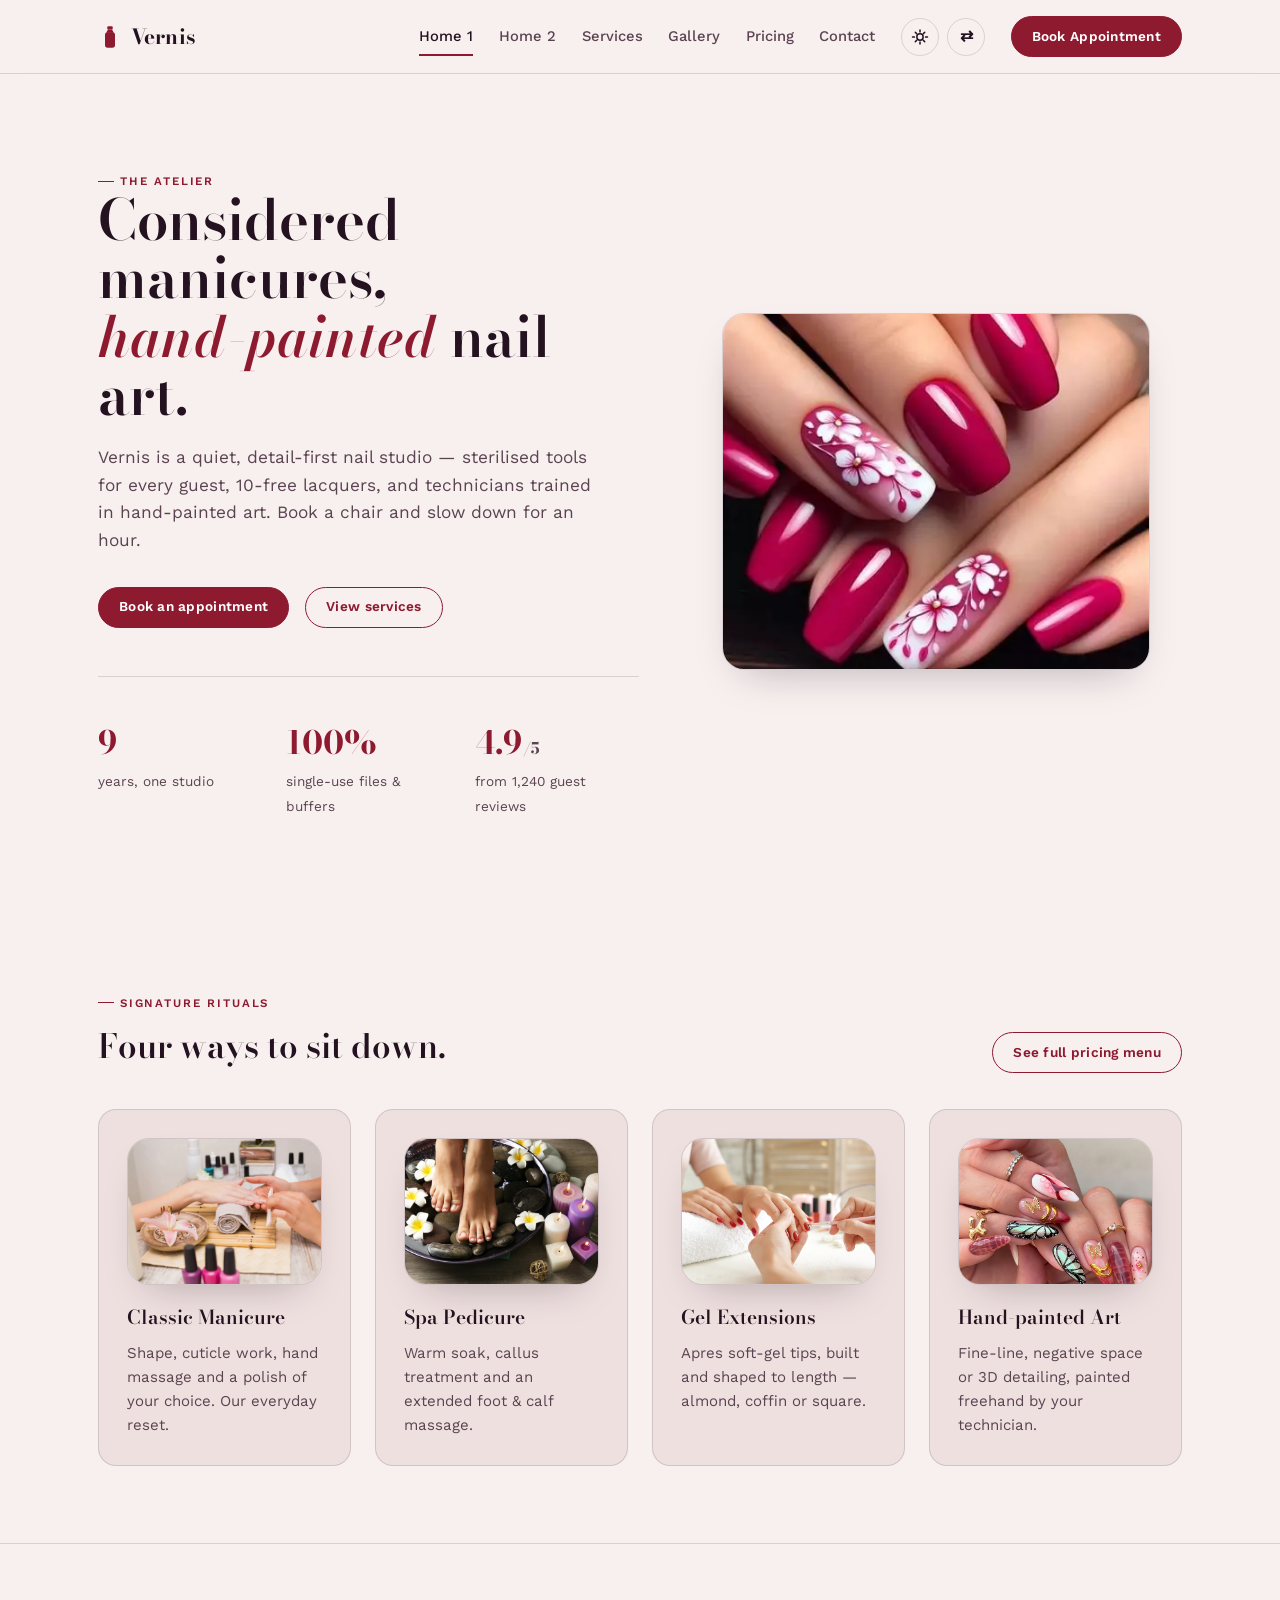
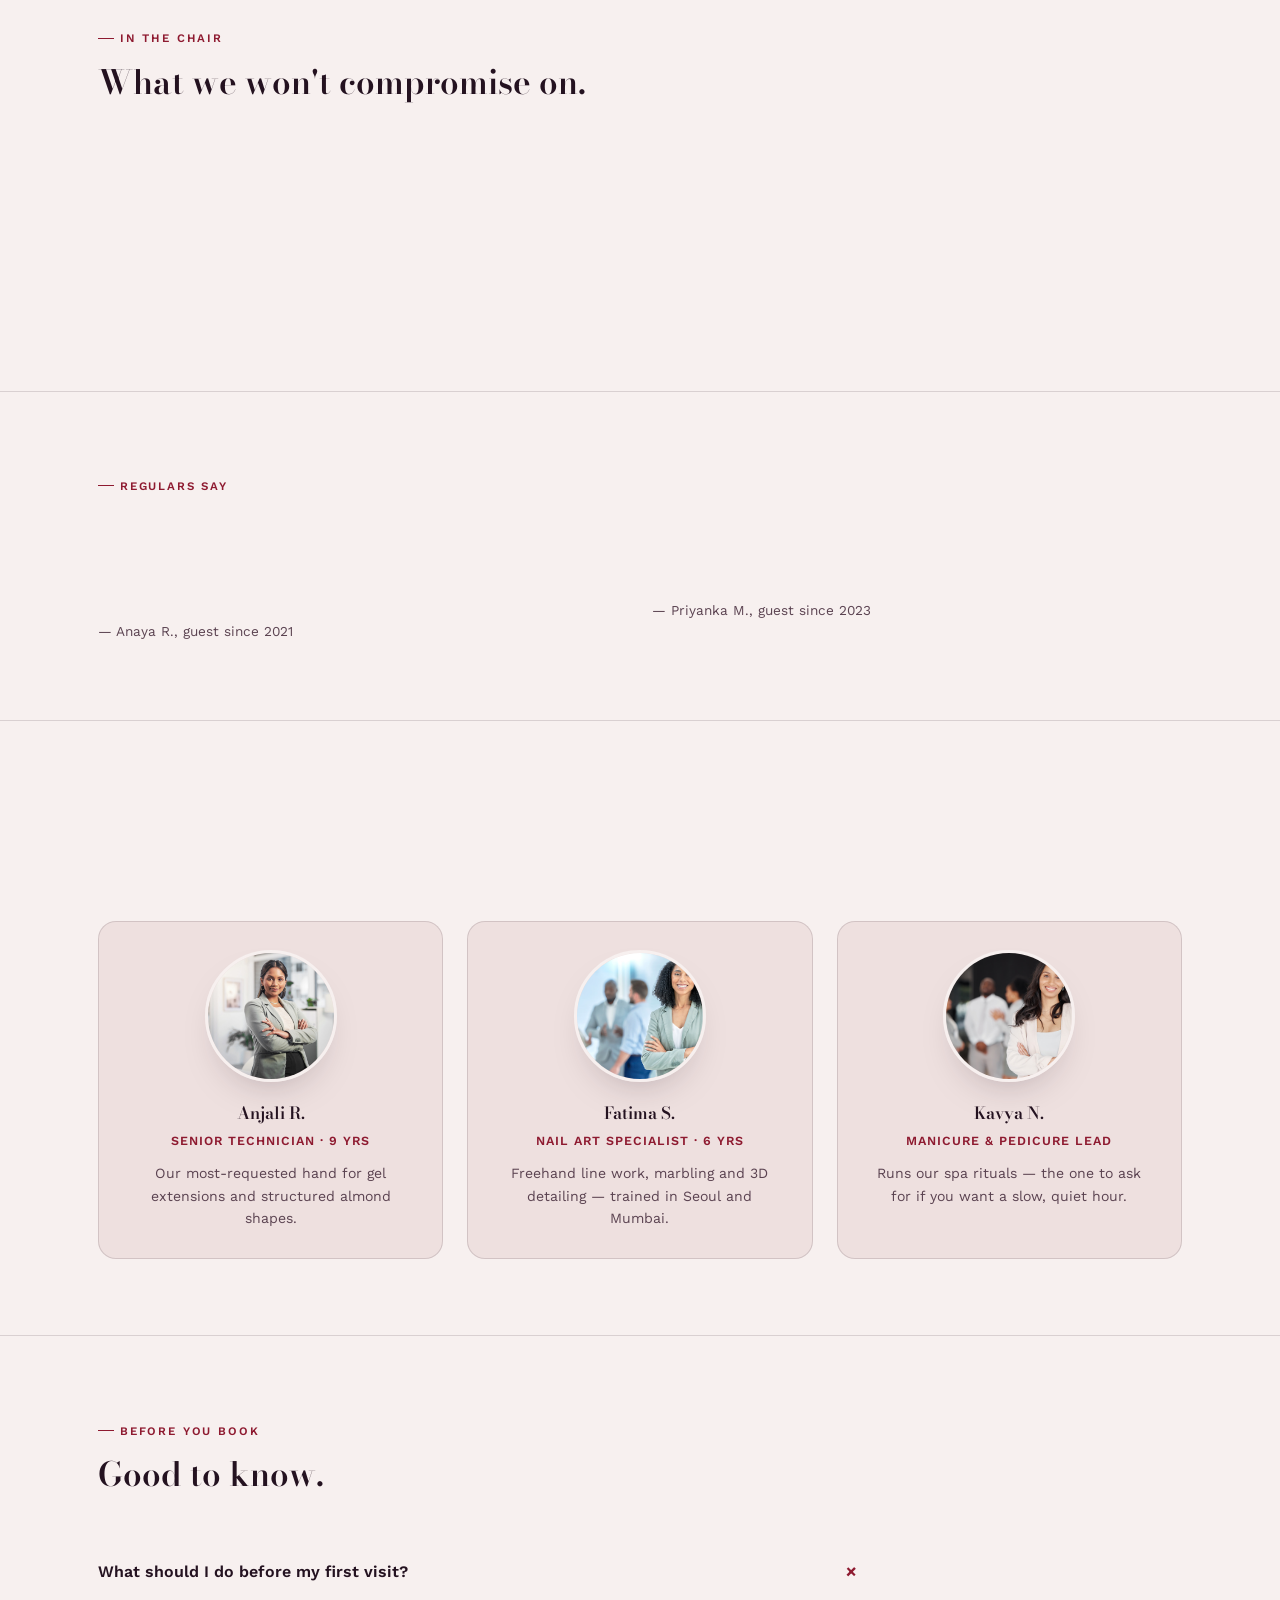
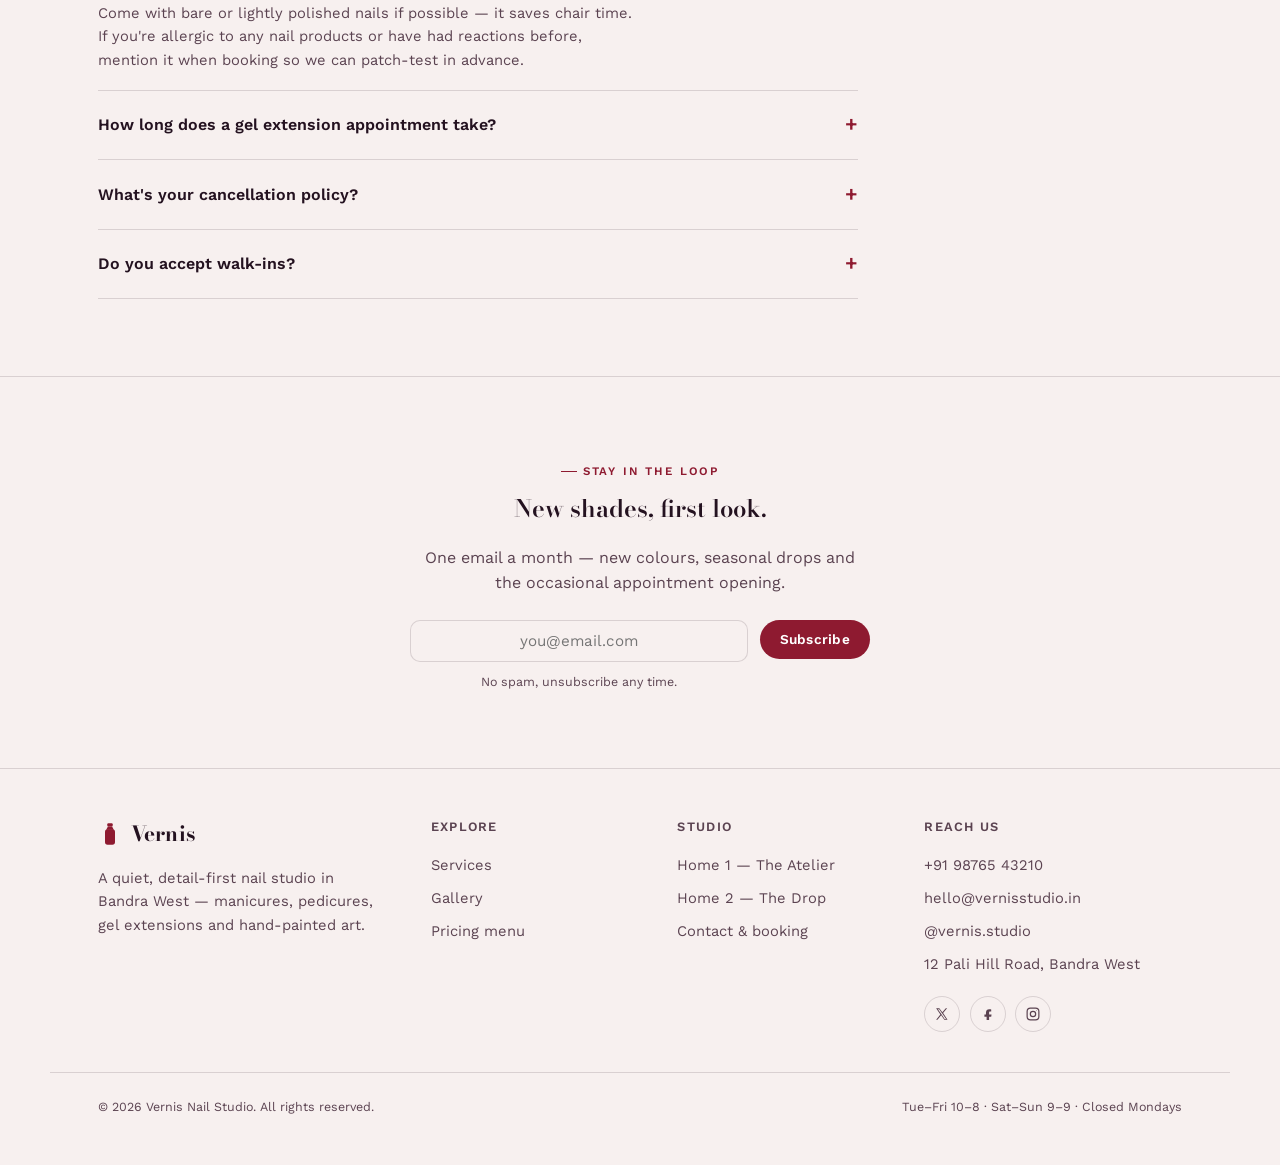
==== index.html @ 2167922f "Initial commit: Vernis Nail Studio site" ====
<!DOCTYPE html>
<html lang="en">
<head>
<meta charset="UTF-8">
<script>(function(){try{var t=localStorage.getItem('vernis-theme');if(t==='light'||t==='dark')document.documentElement.setAttribute('data-theme',t);var d=localStorage.getItem('vernis-dir');if(d==='rtl')document.documentElement.setAttribute('dir','rtl');}catch(e){}})();</script>
<meta name="viewport" content="width=device-width, initial-scale=1.0">
<link rel="icon" type="image/svg+xml" href="assets/favicon.svg">
<link rel="icon" type="image/png" sizes="32x32" href="assets/favicon-32.png">
<link rel="icon" type="image/png" sizes="16x16" href="assets/favicon-16.png">
<link rel="apple-touch-icon" href="assets/apple-touch-icon.png">
<link rel="shortcut icon" href="assets/favicon.ico">
<title>Vernis Nail Studio — Manicures, Pedicures & Hand-painted Nail Art</title>
<meta name="description" content="A quiet, detail-first nail studio in Bandra West, Mumbai — manicures, pedicures, gel extensions and hand-painted nail art.">
<link rel="stylesheet" href="https://fonts.googleapis.com/css2?family=Bodoni+Moda:ital,wght@0,400..900;1,400..900&family=Work+Sans:wght@400;500;600;700&display=swap">
<link rel="stylesheet" href="assets/style.css">
</head>
<body>
<header class="nav">
  <div class="container nav-row">
    <a href="index.html" class="brand"><svg class="brand-mark" viewBox="0 0 24 24" fill="currentColor" aria-hidden="true"><rect x="9.3" y="1.3" width="5.4" height="3.3" rx="1"></rect><path d="M9.9 4.4h4.2l1.7 3.3H8.2l1.7-3.3Z"></path><rect x="7" y="7.3" width="10" height="15.4" rx="2.6"></rect></svg><span>Vernis</span></a>
    <button class="nav-toggle" id="navToggle" aria-label="Toggle menu" aria-expanded="false"><span></span></button>
    <nav class="nav-links" id="navLinks">
      <a href="index.html" data-route="home1" aria-current="page">Home 1</a>
      <a href="home2.html" data-route="home2">Home 2</a>
      <a href="services.html" data-route="services">Services</a>
      <a href="gallery.html" data-route="gallery">Gallery</a>
      <a href="pricing.html" data-route="pricing">Pricing</a>
      <a href="contact.html" data-route="contact">Contact</a>
    <div class="nav-controls">
      <button class="icon-btn" id="themeToggle" type="button" aria-label="Toggle dark mode" title="Toggle dark mode" aria-pressed="false">
        <svg class="i-sun" viewBox="0 0 24 24" fill="none" stroke="currentColor" stroke-width="2" stroke-linecap="round" stroke-linejoin="round" aria-hidden="true"><circle cx="12" cy="12" r="4.2"></circle><path d="M12 2.6v2.6M12 18.8v2.6M4.6 12H2M22 12h-2.6M5.7 5.7l1.8 1.8M16.5 16.5l1.8 1.8M18.3 5.7l-1.8 1.8M7.5 16.5l-1.8 1.8"></path></svg>
        <svg class="i-moon" viewBox="0 0 24 24" fill="currentColor" aria-hidden="true"><path d="M20.4 14.7A8.6 8.6 0 1 1 9.3 3.6a7 7 0 0 0 11.1 11.1z"></path></svg>
      </button>
      <button class="icon-btn dir-btn" id="dirToggle" type="button" aria-label="Switch to right-to-left layout" title="Switch to right-to-left layout" aria-pressed="false">
        <span aria-hidden="true">&#8644;</span>
      </button>
    </div>
      <a href="contact.html" class="cta">Book Appointment</a>
    </nav>
  </div>
</header>

<main>
<div class="container hero">
      <div>
        <span class="eyebrow">The Atelier</span>
        <h1>Considered manicures,<br><em>hand&#8209;painted</em> nail art.</h1>
        <p class="hero-sub">Vernis is a quiet, detail-first nail studio — sterilised tools for every guest, 10‑free lacquers, and technicians trained in hand-painted art. Book a chair and slow down for an hour.</p>
        <div class="hero-actions">
          <a href="contact.html" class="cta">Book an appointment</a>
          <a href="services.html" class="cta ghost">View services</a>
        </div>
        <div class="stat-row">
          <div class="stat"><b>9</b><span>years, one studio</span></div>
          <div class="stat"><b>100%</b><span>single-use files &amp; buffers</span></div>
          <div class="stat"><b>4.9<span style="color:var(--ink-soft);font-size:1rem;">/5</span></b><span>from 1,240 guest reviews</span></div>
        </div>
      </div>
      <div class="hero-visual" style="position:relative;width:100%;">
        <div class="frame hero-photo">
          <img src="images/home1-hero.png" alt="Inside the Vernis studio — a manicure station set for a guest" width="1200" height="1000" loading="eager">
        </div>
      </div>
    </div>

    <div class="block">
      <div class="container">
        <div class="section-head">
          <div>
            <span class="eyebrow">Signature rituals</span>
            <h2>Four ways to sit down.</h2>
          </div>
          <a href="pricing.html" class="cta ghost">See full pricing menu</a>
        </div>
        <div class="grid cols-4">
          <div class="card">
            <div class="frame service-photo"><img src="images/service-manicure.png" alt="Classic manicure in progress at Vernis" width="900" height="680" loading="lazy"></div>
            <h3>Classic Manicure</h3>
            <p>Shape, cuticle work, hand massage and a polish of your choice. Our everyday reset.</p>
          </div>
          <div class="card">
            <div class="frame service-photo"><img src="images/service-pedicure.png" alt="Spa pedicure station at Vernis" width="900" height="680" loading="lazy"></div>
            <h3>Spa Pedicure</h3>
            <p>Warm soak, callus treatment and an extended foot &amp; calf massage.</p>
          </div>
          <div class="card">
            <div class="frame service-photo"><img src="images/service-extensions.png" alt="Gel extension nails freshly shaped" width="900" height="680" loading="lazy"></div>
            <h3>Gel Extensions</h3>
            <p>Apres soft-gel tips, built and shaped to length — almond, coffin or square.</p>
          </div>
          <div class="card">
            <div class="frame service-photo"><img src="images/service-nailart.png" alt="Hand-painted nail art detail" width="900" height="680" loading="lazy"></div>
            <h3>Hand-painted Art</h3>
            <p>Fine-line, negative space or 3D detailing, painted freehand by your technician.</p>
          </div>
        </div>
      </div>
    </div>

    <div class="block">
      <div class="container">
        <div class="section-head">
          <div>
            <span class="eyebrow">In the chair</span>
            <h2>What we won't compromise on.</h2>
          </div>
        </div>
        <div class="grid cols-3">
          <div class="card">
            <h3>Hospital-grade sterilisation</h3>
            <p>Every metal tool is autoclaved between guests; files and buffers are single-use and sent home with you.</p>
          </div>
          <div class="card">
            <h3>10-free, cruelty-free lacquer</h3>
            <p>Our colour library skips formaldehyde, toluene and eight other usual suspects — no animal testing, ever.</p>
          </div>
          <div class="card">
            <h3>Trained, not just certified</h3>
            <p>Every technician completes a 6-month in-house apprenticeship before taking their own appointments.</p>
          </div>
        </div>
      </div>
    </div>

    <div class="block">
      <div class="container grid cols-2" style="align-items:center;">
        <div>
          <span class="eyebrow">Regulars say</span>
          <p class="quote" style="margin-top:1rem;">&ldquo;I've moved flats twice and kept coming back to Vernis both times. They remember my shape, my colour, everything.&rdquo;</p>
          <p class="quote-name">— Anaya R., guest since 2021</p>
        </div>
        <div>
          <p class="quote">&ldquo;First salon that's ever gotten my almond shape even on both hands. Booking again before I've even left.&rdquo;</p>
          <p class="quote-name">— Priyanka M., guest since 2023</p>
        </div>
      </div>
    </div>

    <div class="block">
      <div class="container">
        <div class="section-head">
          <div>
            <span class="eyebrow">Meet the studio</span>
            <h2>Three sets of hands you can trust.</h2>
          </div>
          <a href="contact.html" class="cta ghost">Request a technician</a>
        </div>
        <div class="grid cols-3">
          <div class="card team-card">
            <div class="team-photo"><img src="images/team-anjali.png" alt="Anjali R., senior nail technician" width="700" height="820" loading="lazy"></div>
            <h4>Anjali R.</h4>
            <span class="role">Senior Technician · 9 yrs</span>
            <p>Our most-requested hand for gel extensions and structured almond shapes.</p>
          </div>
          <div class="card team-card">
            <div class="team-photo"><img src="images/team-fatima.png" alt="Fatima S., nail art specialist" width="700" height="820" loading="lazy"></div>
            <h4>Fatima S.</h4>
            <span class="role">Nail Art Specialist · 6 yrs</span>
            <p>Freehand line work, marbling and 3D detailing — trained in Seoul and Mumbai.</p>
          </div>
          <div class="card team-card">
            <div class="team-photo"><img src="images/team-kavya.png" alt="Kavya N., manicure &amp; pedicure lead" width="700" height="820" loading="lazy"></div>
            <h4>Kavya N.</h4>
            <span class="role">Manicure &amp; Pedicure Lead</span>
            <p>Runs our spa rituals — the one to ask for if you want a slow, quiet hour.</p>
          </div>
        </div>
      </div>
    </div>

    <div class="block">
      <div class="container">
        <div class="section-head">
          <div>
            <span class="eyebrow">Before you book</span>
            <h2>Good to know.</h2>
          </div>
        </div>
        <div class="faq">
          <details class="faq-item" open>
            <summary>What should I do before my first visit?</summary>
            <p>Come with bare or lightly polished nails if possible — it saves chair time. If you're allergic to any nail products or have had reactions before, mention it when booking so we can patch-test in advance.</p>
          </details>
          <details class="faq-item">
            <summary>How long does a gel extension appointment take?</summary>
            <p>A full set runs about 90 minutes. Infills are quicker at 60 minutes. We build in a buffer, so we're rarely running behind.</p>
          </details>
          <details class="faq-item">
            <summary>What's your cancellation policy?</summary>
            <p>Free to reschedule up to 4 hours before your slot. Festive-season and weekend bookings ask for 24 hours' notice since those slots move fast.</p>
          </details>
          <details class="faq-item">
            <summary>Do you accept walk-ins?</summary>
            <p>We keep a couple of same-day slots open every day, but booking ahead guarantees your preferred technician and time.</p>
          </details>
        </div>
      </div>
    </div>

    <div class="block">
      <div class="container" style="text-align:center;">
        <span class="eyebrow" style="justify-content:center;">Stay in the loop</span>
        <h2 style="margin-top:.6rem;">New shades, first look.</h2>
        <p style="color:var(--ink-soft);max-width:46ch;margin:1rem auto 0;">One email a month — new colours, seasonal drops and the occasional appointment opening.</p>
        <form id="newsletterForm" class="newsletter" style="justify-content:center;max-width:460px;margin:1.5rem auto 0;">
          <div class="newsletter-field">
            <input type="email" required placeholder="you@email.com" aria-label="Email address">
            <p id="newsletterNote" class="form-note">No spam, unsubscribe any time.</p>
          </div>
          <button type="submit" class="cta">Subscribe</button>
        </form>
      </div>
    </div>
</main>

<footer>
  <div class="container foot-grid">
    <div>
      <a href="index.html" class="brand"><svg class="brand-mark" viewBox="0 0 24 24" fill="currentColor" aria-hidden="true"><rect x="9.3" y="1.3" width="5.4" height="3.3" rx="1"></rect><path d="M9.9 4.4h4.2l1.7 3.3H8.2l1.7-3.3Z"></path><rect x="7" y="7.3" width="10" height="15.4" rx="2.6"></rect></svg><span>Vernis</span></a>
      <p style="margin-top:1rem;color:var(--ink-soft);font-size:.92rem;max-width:32ch;">A quiet, detail-first nail studio in Bandra West — manicures, pedicures, gel extensions and hand-painted art.</p>
    </div>
    <div>
      <h4>Explore</h4>
      <ul class="foot-links">
        <li><a href="services.html">Services</a></li>
        <li><a href="gallery.html">Gallery</a></li>
        <li><a href="pricing.html">Pricing menu</a></li>
      </ul>
    </div>
    <div>
      <h4>Studio</h4>
      <ul class="foot-links">
        <li><a href="index.html">Home 1 — The Atelier</a></li>
        <li><a href="home2.html">Home 2 — The Drop</a></li>
        <li><a href="contact.html">Contact &amp; booking</a></li>
      </ul>
    </div>
    <div>
      <h4>Reach us</h4>
      <ul class="foot-links">
        <li>+91 98765 43210</li>
        <li>hello@vernisstudio.in</li>
        <li>@vernis.studio</li>
        <li>12 Pali Hill Road, Bandra West</li>
      </ul>
      <div class="social-row">
        <a href="https://x.com" class="social-btn" aria-label="X (Twitter)" target="_blank" rel="noopener">
          <svg viewBox="0 0 24 24" fill="currentColor" aria-hidden="true"><path d="M13.63 10.5 19.7 3.5h-1.98l-5.24 6.05L8.02 3.5H3.2l6.35 9.26L3.2 20.5h1.98l5.6-6.47 4.7 6.47h4.82l-6.67-9.99Zm-1.98 2.29-.65-.92L5.7 4.9h2.1l4.15 5.86.65.92 5.5 7.77h-2.1l-4.35-6.16Z"></path></svg>
        </a>
        <a href="https://facebook.com" class="social-btn" aria-label="Facebook" target="_blank" rel="noopener">
          <svg viewBox="0 0 24 24" fill="currentColor" aria-hidden="true"><path d="M14.8 8.4h2V5.1c-.35-.05-1.55-.15-2.95-.15-2.92 0-4.92 1.78-4.92 5.06v2.6H6.6v3.7h3.33V21h3.72v-4.69h3.18l.5-3.7h-3.68v-2.24c0-1.07.29-1.97 1.13-1.97Z"></path></svg>
        </a>
        <a href="https://instagram.com" class="social-btn" aria-label="Instagram" target="_blank" rel="noopener">
          <svg viewBox="0 0 24 24" fill="none" stroke="currentColor" stroke-width="1.8" stroke-linecap="round" stroke-linejoin="round" aria-hidden="true"><rect x="3.2" y="3.2" width="17.6" height="17.6" rx="5"></rect><circle cx="12" cy="12" r="4"></circle><circle cx="17.1" cy="6.9" r=".6" fill="currentColor" stroke="none"></circle></svg>
        </a>
      </div>
    </div>
  </div>
  <div class="container foot-bottom">
    <span>© 2026 Vernis Nail Studio. All rights reserved.</span>
    <span>Tue–Fri 10–8 · Sat–Sun 9–9 · Closed Mondays</span>
  </div>
</footer>

<script src="assets/script.js"></script>
</body>
</html>
---- assets/style.css ----
:root{
    --ink:#241220;
    --ink-soft:#5B4351;
    --porcelain:#F7F0EF;
    --shell:#EEE0DF;
    --shell-2:#E3CFCE;
    --lacquer:#8E1A30;
    --lacquer-deep:#63101F;
    --bloom:#E85A4A;
    --gold:#A9813F;
    --chrome-a:#DBD9E4;
    --chrome-b:#9A9BB0;
    --line:rgba(36,18,32,.14);
    --shadow:0 18px 40px -22px rgba(36,18,32,.35);

    --font-display:'Bodoni Moda', Georgia, 'Times New Roman', serif;
    --font-body:'Work Sans', -apple-system, 'Segoe UI', sans-serif;
  }
  @media (prefers-color-scheme: dark){
    :root:not([data-theme="light"]){
      --ink:#F5EAE7;
      --ink-soft:#D3B9C4;
      --porcelain:#1B1015;
      --shell:#2A1820;
      --shell-2:#33202A;
      --lacquer:#E2536B;
      --lacquer-deep:#B23A50;
      --bloom:#FF8A76;
      --gold:#D3B676;
      --chrome-a:#4A4656;
      --chrome-b:#716C82;
      --line:rgba(245,234,231,.16);
      --shadow:0 18px 44px -20px rgba(0,0,0,.6);
    }
  }
  :root[data-theme="dark"]{
    --ink:#F5EAE7;
    --ink-soft:#D3B9C4;
    --porcelain:#1B1015;
    --shell:#2A1820;
    --shell-2:#33202A;
    --lacquer:#E2536B;
    --lacquer-deep:#B23A50;
    --bloom:#FF8A76;
    --gold:#D3B676;
    --chrome-a:#4A4656;
    --chrome-b:#716C82;
    --line:rgba(245,234,231,.16);
    --shadow:0 18px 44px -20px rgba(0,0,0,.6);
  }

  *{box-sizing:border-box;}
  html{scroll-behavior:smooth;}
  @media (prefers-reduced-motion:reduce){html{scroll-behavior:auto;}}
  @keyframes fadeUp{from{opacity:0;transform:translateY(22px);}to{opacity:1;transform:translateY(0);}}
  @keyframes scaleIn{from{opacity:0;transform:scale(.95);}to{opacity:1;transform:scale(1);}}
  @keyframes fadeIn{from{opacity:0;}to{opacity:1;}}
  body{
    margin:0;
    background:var(--porcelain);
    color:var(--ink);
    font-family:var(--font-body);
    font-size:16px;
    line-height:1.6;
    -webkit-font-smoothing:antialiased;
  }
  img{max-width:100%;display:block;}
  a{color:inherit;text-decoration:none;}
  h1,h2,h3,h4{font-family:var(--font-display);font-weight:600;margin:0;text-wrap:balance;color:var(--ink);}
  p{margin:0;}
  ul{margin:0;padding:0;list-style:none;}
  button{font-family:inherit;cursor:pointer;}
  @media (prefers-reduced-motion:reduce){
    *{animation-duration:.001ms !important;animation-iteration-count:1 !important;transition-duration:.001ms !important;}
  }
  :focus-visible{outline:2px solid var(--lacquer);outline-offset:3px;border-radius:2px;}

  .container{max-width:1180px;margin-inline:auto;padding-inline:clamp(1.25rem,4vw,3rem);}
  .eyebrow{
    font-size:.72rem;font-weight:600;letter-spacing:.16em;text-transform:uppercase;
    color:var(--lacquer);display:inline-flex;align-items:center;gap:.5em;
  }
  .eyebrow::before{content:"";width:1.4em;height:1px;background:var(--lacquer);display:inline-block;}

  /* ---------- Nav ---------- */
  .nav{
    position:sticky;top:0;z-index:50;
    background:color-mix(in srgb, var(--porcelain) 88%, transparent);
    backdrop-filter:blur(10px);
    border-bottom:1px solid var(--line);
    transition:box-shadow .3s ease;
  }
  .nav.scrolled{box-shadow:0 14px 32px -22px rgba(0,0,0,.4);}
  .nav-row{display:flex;align-items:center;gap:1rem;padding-block:1rem;}
  .brand{display:flex;align-items:center;gap:.55rem;font-family:var(--font-display);font-size:1.3rem;font-weight:700;letter-spacing:.01em;margin-inline-end:auto;}
  .brand em{font-style:italic;color:var(--lacquer);}
  .brand-mark{width:24px;height:24px;flex:none;color:var(--lacquer);}
  .nav-links{display:flex;align-items:center;gap:clamp(1rem,2vw,2rem);}
  .nav-links a{
    font-size:.92rem;font-weight:500;color:var(--ink-soft);padding:.35rem 0;position:relative;white-space:nowrap;
  }
  .nav-links a::after{
    content:"";position:absolute;left:0;right:0;bottom:-2px;height:2px;background:var(--lacquer);
    transform:scaleX(0);transform-origin:left;transition:transform .2s ease;
  }
  .nav-links a:hover::after,.nav-links a[aria-current="page"]::after{transform:scaleX(1);}
  .nav-links a[aria-current="page"]{color:var(--ink);}
  .cta{
    display:inline-flex;align-items:center;justify-content:center;line-height:1;
    background:var(--lacquer);color:#fff;padding:.8rem 1.25rem;border-radius:999px;
    font-size:.85rem;font-weight:600;letter-spacing:.02em;border:1px solid var(--lacquer);
    transition:background .18s ease, transform .18s ease;
  }
  .cta:hover{background:var(--lacquer-deep);transform:translateY(-1px);}
  .cta:active{transform:translateY(0) scale(.97);}
  .cta.ghost{background:transparent;color:var(--lacquer);}
  .cta.ghost:hover{background:var(--lacquer);color:#fff;}
  .nav-links a.cta{color:#fff;padding:.8rem 1.25rem;font-size:.85rem;font-weight:600;}
  .nav-links a.cta:hover{color:#fff;}
  /* ---------- Theme + direction controls ---------- */
  .nav-controls{display:flex;align-items:center;gap:.5rem;}
  .icon-btn{
    display:flex;align-items:center;justify-content:center;flex:none;
    width:38px;height:38px;border-radius:50%;border:1px solid var(--line);
    background:transparent;color:var(--ink);cursor:pointer;
    transition:background .18s ease,border-color .18s ease,color .18s ease;
  }
  .icon-btn:hover{background:var(--shell);border-color:var(--lacquer);color:var(--lacquer);}
  .icon-btn svg{width:18px;height:18px;transition:transform .4s cubic-bezier(.34,1.56,.64,1);}
  .icon-btn:hover svg{transform:rotate(16deg) scale(1.08);}
  .icon-btn .i-moon{display:none;}
  :root[data-theme="dark"] .icon-btn .i-sun{display:none;}
  :root[data-theme="dark"] .icon-btn .i-moon{display:block;}
  @media (prefers-color-scheme: dark){
    :root:not([data-theme="light"]) .icon-btn .i-sun{display:none;}
    :root:not([data-theme="light"]) .icon-btn .i-moon{display:block;}
  }
  .dir-btn{font-family:var(--font-body);font-weight:700;font-size:1rem;line-height:1;}
  .dir-btn span{display:inline-block;transform:translateY(-1px);transition:transform .45s cubic-bezier(.34,1.56,.64,1);}
  .dir-btn:hover span{transform:translateY(-1px) rotate(180deg);}

  .nav-toggle{display:none;background:none;border:1px solid var(--line);border-radius:8px;width:40px;height:40px;align-items:center;justify-content:center;}
  .nav-toggle span,.nav-toggle span::before,.nav-toggle span::after{
    content:"";display:block;width:18px;height:2px;background:var(--ink);position:relative;
  }
  .nav-toggle span::before{position:absolute;top:-6px;}
  .nav-toggle span::after{position:absolute;top:6px;}

  @media (max-width:860px){
    .nav-links{
      position:absolute;top:100%;left:0;right:0;background:var(--porcelain);
      border-bottom:1px solid var(--line);flex-direction:column;align-items:flex-start;
      padding:1rem clamp(1.25rem,4vw,3rem) 1.5rem;gap:.9rem;display:none;
    }
    .nav-links.open{display:flex;}
    .nav-links .cta{
      margin-top:1.1rem;width:100%;justify-content:center;padding-block:.85rem;
    }
    .nav-toggle{display:flex;}
  }

  .block{padding-block:clamp(3rem,6vw,5.5rem);}
  .block + .block{border-top:1px solid var(--line);}

  /* ---------- Nail swatch motif ---------- */
  .nail{
    width:64px;height:90px;border-radius:50% 50% 46% 46% / 62% 62% 28% 28%;
    box-shadow:var(--shadow);position:relative;flex:none;overflow:hidden;
    border:1px solid rgba(0,0,0,.06);
  }
  .nail::after{ /* gloss */
    content:"";position:absolute;inset:0;
    background:linear-gradient(115deg, rgba(255,255,255,.55) 0%, rgba(255,255,255,0) 26%);
    mix-blend-mode:screen;
  }
  .nail.-lg{width:104px;height:148px;}
  .nail.solid-lacquer{background:linear-gradient(160deg,var(--lacquer),var(--lacquer-deep));}
  .nail.nude{background:linear-gradient(160deg,#EAD3C6,#DCB9A8);}
  .nail.french{background:linear-gradient(180deg,#F3E4DA 0 72%, #fff 72% 78%, #f7f3ef 78%);}
  .nail.ombre-coral{background:linear-gradient(200deg,#FBD4B0 0%, var(--bloom) 55%, #C23B2E 100%);}
  .nail.chrome{background:linear-gradient(135deg,var(--chrome-a),#fff 45%, var(--chrome-b) 60%, var(--chrome-a));}
  .nail.cateye{background:radial-gradient(120px 60px at 30% 20%, rgba(255,255,255,.65), transparent 60%), linear-gradient(160deg,#3C1730,#1E0C1A);}
  .nail.dot{background-color:#F6ECE6;background-image:radial-gradient(currentColor 18%, transparent 20%);background-size:14px 14px;color:var(--lacquer);}
  .nail.marble{background:
      radial-gradient(120% 90% at 20% 10%, rgba(255,255,255,.5), transparent 40%),
      conic-gradient(from 200deg at 40% 60%, #3a1220, #7a1f30, #d9c79a, #3a1220);}
  .nail.negative{background:linear-gradient(90deg,#F6ECE6 0 55%, transparent 55% 58%, var(--lacquer) 58% 61%, #F6ECE6 61%);}
  .nail.holo{background:conic-gradient(from 90deg, #f7c6d9, #c9e7ff, #d8f7d0, #fff3c4, #f2c9f7, #f7c6d9);}
  .nail.gold-tip{background:linear-gradient(180deg,#F1DFD3 0 74%, var(--gold) 74% 82%, #ECD9A9 82%);}
  .swatch-cap{font-size:.72rem;color:var(--ink-soft);text-align:center;margin-top:.6rem;}

  .fan{display:flex;align-items:flex-end;}
  .fan .nail{margin-left:-30px;transition:transform .25s ease;}
  .fan .nail:first-child{margin-left:0;}
  .fan .nail:nth-child(1){transform:rotate(-18deg) translateY(6px);}
  .fan .nail:nth-child(2){transform:rotate(-9deg) translateY(-4px);}
  .fan .nail:nth-child(3){transform:rotate(0deg) translateY(-10px);z-index:2;}
  .fan .nail:nth-child(4){transform:rotate(9deg) translateY(-4px);}
  .fan .nail:nth-child(5){transform:rotate(18deg) translateY(6px);}
  .fan .nail:nth-child(6){transform:rotate(27deg) translateY(16px);}
  .fan:hover .nail{transform:translateY(-6px) rotate(0deg);}

  /* ---------- Hero ---------- */
  .hero{display:grid;grid-template-columns:1.1fr 1fr;gap:clamp(2rem,4vw,4rem);align-items:center;padding-block:clamp(3rem,7vw,6rem);}
  .hero h1{font-size:clamp(2.6rem,4.4vw,4.4rem);line-height:1.04;}
  .hero h1 em{font-style:italic;color:var(--lacquer);}
  .hero-sub{margin-top:1.2rem;max-width:46ch;color:var(--ink-soft);font-size:1.08rem;}
  .hero-actions{display:flex;gap:1rem;margin-top:2rem;flex-wrap:wrap;}
  .hero-visual{display:flex;justify-content:center;padding:2rem;}
  @media (max-width:940px){.hero{grid-template-columns:1fr;}.hero-visual{order:-1;padding-top:0;}}

  /* ---------- Hero entrance ---------- */
  .hero .eyebrow,.hero .badge-drop{animation:fadeUp .6s .04s cubic-bezier(.16,.8,.3,1) both;}
  .hero h1{animation:fadeUp .7s .12s cubic-bezier(.16,.8,.3,1) both;}
  .hero .hero-sub{animation:fadeUp .7s .2s cubic-bezier(.16,.8,.3,1) both;}
  .hero .hero-actions{animation:fadeUp .7s .28s cubic-bezier(.16,.8,.3,1) both;}
  .hero .tag-row{animation:fadeUp .7s .32s cubic-bezier(.16,.8,.3,1) both;}
  .hero .stat-row{animation:fadeUp .7s .36s cubic-bezier(.16,.8,.3,1) both;}
  .hero-visual{animation:scaleIn .8s .16s cubic-bezier(.16,.8,.3,1) both;}

  .stat-row{display:grid;grid-template-columns:repeat(auto-fit,minmax(150px,1fr));gap:1.5rem;margin-top:3rem;padding-top:2.5rem;border-top:1px solid var(--line);}
  .stat b{display:block;font-family:var(--font-display);font-size:2rem;color:var(--lacquer);}
  .stat span{font-size:.85rem;color:var(--ink-soft);}

  /* ---------- Cards / grids ---------- */
  .grid{display:grid;gap:1.5rem;}
  .grid.cols-4{grid-template-columns:repeat(4,1fr);}
  .grid.cols-3{grid-template-columns:repeat(3,1fr);}
  .grid.cols-2{grid-template-columns:repeat(2,1fr);}
  @media (max-width:940px){.grid.cols-4{grid-template-columns:repeat(2,1fr);}.grid.cols-3{grid-template-columns:repeat(2,1fr);}}
  @media (max-width:600px){.grid.cols-4,.grid.cols-3,.grid.cols-2{grid-template-columns:1fr;}}

  .card{background:var(--shell);border:1px solid var(--line);border-radius:18px;padding:1.75rem;height:100%;transition:transform .35s cubic-bezier(.16,.8,.3,1),box-shadow .35s ease,border-color .35s ease;}
  .card:hover{transform:translateY(-6px);box-shadow:var(--shadow);border-color:color-mix(in srgb, var(--lacquer) 40%, var(--line));}
  .service-card{cursor:pointer;}
  .card-more{display:inline-block;margin-top:.7rem;font-size:.82rem;font-weight:600;color:var(--lacquer);opacity:0;transform:translateX(-4px);transition:opacity .25s ease,transform .25s ease;}
  [dir="rtl"] .card-more{transform:translateX(4px);}
  .service-card:hover .card-more,.service-card:focus-visible .card-more{opacity:1;transform:translateX(0);}
  .card h3{font-size:1.2rem;margin-bottom:.5rem;}
  .card p{color:var(--ink-soft);font-size:.94rem;}
  .icon-pill{width:46px;height:46px;border-radius:50%;background:var(--porcelain);border:1px solid var(--line);display:flex;align-items:center;justify-content:center;margin-bottom:1rem;font-family:var(--font-display);font-style:italic;color:var(--lacquer);}

  .section-head{display:flex;justify-content:space-between;align-items:flex-end;gap:1.5rem;margin-bottom:2.25rem;flex-wrap:wrap;}
  .section-head h2{font-size:clamp(1.8rem,2.6vw,2.6rem);margin-top:.5rem;}
  .section-head p{color:var(--ink-soft);max-width:42ch;}

  /* ---------- Gallery ---------- */
  .gallery-card{background:var(--shell);border:1px solid var(--line);border-radius:18px;padding:1.5rem;display:flex;flex-direction:column;align-items:center;text-align:center;transition:transform .35s cubic-bezier(.16,.8,.3,1),box-shadow .35s ease,border-color .35s ease;}
  .gallery-card:hover{transform:translateY(-6px);box-shadow:var(--shadow);border-color:color-mix(in srgb, var(--lacquer) 40%, var(--line));}
  .gallery-card .nail{margin-bottom:.25rem;}
  .gallery-card h4{font-size:1rem;margin-top:.9rem;}
  .gallery-card .tech{font-size:.78rem;color:var(--ink-soft);margin-top:.2rem;}

  /* ---------- Menu / pricing ---------- */
  .menu-cat{margin-bottom:2.75rem;}
  .menu-cat h3{font-size:1.35rem;display:flex;align-items:center;gap:.7rem;margin-bottom:1.1rem;}
  .menu-cat h3::after{content:"";flex:1;height:1px;background:var(--line);}
  .menu-row{display:flex;align-items:baseline;gap:.6rem;padding:.65rem 0;border-bottom:1px dashed var(--line);}
  .menu-row .name{font-weight:600;}
  .menu-row .desc{color:var(--ink-soft);font-size:.86rem;display:block;margin-top:.15rem;}
  .menu-row .leader{flex:1;border-bottom:1px dotted var(--ink-soft);opacity:.5;transform:translateY(-4px);min-width:1rem;}
  .menu-row .price{font-variant-numeric:tabular-nums;font-weight:700;color:var(--lacquer);white-space:nowrap;}
  .menu-row .dur{font-size:.78rem;color:var(--ink-soft);white-space:nowrap;}

  /* ---------- Contact ---------- */
  .contact-grid{display:grid;grid-template-columns:1fr 1.2fr;gap:clamp(2rem,4vw,3.5rem);}
  @media (max-width:900px){.contact-grid{grid-template-columns:1fr;}}
  .info-list{display:flex;flex-direction:column;gap:1.1rem;margin-top:1.5rem;}
  .info-list li{display:flex;gap:.9rem;font-size:.95rem;}
  .info-list .k{color:var(--lacquer);font-weight:600;min-width:5.5rem;}
  .hours-table{width:100%;border-collapse:collapse;margin-top:1.5rem;font-size:.92rem;}
  .hours-table td{padding:.45rem 0;border-bottom:1px solid var(--line);}
  .hours-table td:last-child{text-align:right;font-variant-numeric:tabular-nums;color:var(--ink-soft);}
  .map-embed{
    margin-top:1.75rem;border-radius:16px;border:1px solid var(--line);height:260px;
    overflow:hidden;background:var(--shell);
  }
  .map-embed iframe{display:block;filter:saturate(.92);}
  @media (prefers-color-scheme: dark){
    :root:not([data-theme="light"]) .map-embed iframe{filter:saturate(.85) invert(.92) hue-rotate(180deg) contrast(.9);}
  }
  :root[data-theme="dark"] .map-embed iframe{filter:saturate(.85) invert(.92) hue-rotate(180deg) contrast(.9);}

  form{display:flex;flex-direction:column;gap:1.1rem;}
  .form-row{display:grid;grid-template-columns:1fr 1fr;gap:1.1rem;}
  @media (max-width:520px){.form-row{grid-template-columns:1fr;}}
  label{font-size:.82rem;font-weight:600;color:var(--ink-soft);display:flex;flex-direction:column;gap:.4rem;}
  input,select,textarea{
    font-family:var(--font-body);font-size:.95rem;padding:.7rem .85rem;border-radius:10px;
    border:1px solid var(--line);background:var(--porcelain);color:var(--ink);
  }
  textarea{resize:vertical;min-height:80px;}
  input:focus,select:focus,textarea:focus{outline:none;border-color:var(--lacquer);box-shadow:0 0 0 3px color-mix(in srgb, var(--lacquer) 18%, transparent);}
  .submit-row{display:flex;align-items:center;gap:1rem;margin-top:.4rem;}
  .form-note{font-size:.78rem;color:var(--ink-soft);}
  .confirm{
    background:var(--shell);border:1px solid var(--line);border-radius:16px;padding:2rem;
  }
  .confirm .icon-pill{background:var(--lacquer);color:#fff;}
  .confirm h3{margin-bottom:.6rem;}
  .confirm p{color:var(--ink-soft);margin-bottom:1.25rem;}

  /* ---------- Footer ---------- */
  footer{border-top:1px solid var(--line);padding-block:3rem;}
  .foot-grid{display:grid;grid-template-columns:1.4fr 1fr 1fr 1.2fr;gap:2rem;}
  @media (max-width:800px){.foot-grid{grid-template-columns:1fr 1fr;}}
  .foot-grid h4{font-family:var(--font-body);font-size:.8rem;letter-spacing:.1em;text-transform:uppercase;color:var(--ink-soft);margin-bottom:1rem;}
  .foot-grid a,.foot-grid li{font-size:.92rem;color:var(--ink-soft);}
  .foot-grid .brand{font-size:1.3rem;color:var(--ink);}
  .foot-links{display:flex;flex-direction:column;gap:.6rem;}
  .foot-bottom{margin-top:2.5rem;padding-top:1.5rem;border-top:1px solid var(--line);display:flex;justify-content:space-between;flex-wrap:wrap;gap:.8rem;font-size:.78rem;color:var(--ink-soft);}

  .social-row{display:flex;align-items:center;gap:.6rem;margin-top:1.2rem;}
  .social-btn{
    display:flex;align-items:center;justify-content:center;flex:none;
    width:36px;height:36px;border-radius:50%;border:1px solid var(--line);
    color:var(--ink-soft);background:transparent;
    transition:background .18s ease,border-color .18s ease,color .18s ease,transform .18s ease;
  }
  .social-btn svg{width:16px;height:16px;}
  .social-btn:hover{background:var(--lacquer);border-color:var(--lacquer);color:#fff;transform:translateY(-2px);}

  .tag-row{display:flex;flex-wrap:wrap;gap:.6rem;margin-top:1.5rem;}
  .tag{border:1px solid var(--line);border-radius:999px;padding:.4rem .9rem;font-size:.8rem;color:var(--ink-soft);}

  .badge-drop{
    display:inline-flex;align-items:center;gap:.5rem;background:var(--lacquer);color:#fff;
    border-radius:999px;padding:.4rem 1rem;font-size:.78rem;font-weight:600;letter-spacing:.03em;margin-bottom:1.2rem;
  }
  .quote{font-family:var(--font-display);font-style:italic;font-size:1.4rem;line-height:1.4;max-width:34ch;}
  .quote-name{margin-top:1rem;font-family:var(--font-body);font-style:normal;font-size:.85rem;color:var(--ink-soft);}

  /* ---------- Photo frames ---------- */
  .frame{border-radius:22px;overflow:hidden;box-shadow:var(--shadow);border:1px solid var(--line);}
  .frame img{width:100%;height:100%;object-fit:cover;}
  .hero-photo{aspect-ratio:6/5;}
  .service-photo{aspect-ratio:4/3;margin-bottom:1.1rem;}
  .service-photo img{transition:transform .35s ease;}
  .card:hover .service-photo img{transform:scale(1.045);}
  .banner-photo{position:relative;border-radius:22px;overflow:hidden;box-shadow:var(--shadow);}
  .banner-photo img{width:100%;height:100%;object-fit:cover;display:block;}
  .banner-photo .banner-copy{
    position:absolute;inset:0;display:flex;flex-direction:column;justify-content:center;
    padding:clamp(1.5rem,4vw,3rem);background:linear-gradient(90deg, rgba(20,10,15,.62) 0%, rgba(20,10,15,.15) 65%, transparent 100%);
  }
  .banner-photo .banner-copy h2{color:#fff;font-size:clamp(1.6rem,2.6vw,2.4rem);max-width:20ch;}
  .banner-photo .banner-copy p{color:rgba(255,255,255,.85);margin-top:.6rem;max-width:34ch;}
  .banner-photo .banner-copy .eyebrow{color:#f2c6cf;}
  .banner-photo .banner-copy .eyebrow::before{background:#f2c6cf;}

  /* ---------- Gallery photo tiles ---------- */
  .gallery-card .photo{aspect-ratio:1/1;border-radius:14px;overflow:hidden;margin-bottom:.25rem;width:100%;}
  .gallery-card .photo img{width:100%;height:100%;object-fit:cover;transition:transform .3s ease;}
  .gallery-card:hover .photo img{transform:scale(1.06);}

  /* ---------- Filter tabs (gallery) ---------- */
  .filter-tabs{display:flex;flex-wrap:wrap;gap:.6rem;margin-bottom:2.25rem;}
  .filter-tab{
    border:1px solid var(--line);background:var(--porcelain);color:var(--ink-soft);
    padding:.55rem 1.1rem;border-radius:999px;font-size:.85rem;font-weight:600;transition:background .15s ease, color .15s ease, border-color .15s ease;
  }
  .filter-tab:hover{border-color:var(--lacquer);color:var(--ink);}
  .filter-tab.active{background:var(--lacquer);border-color:var(--lacquer);color:#fff;}
  .gallery-card[hidden]{display:none;}

  /* ---------- Process steps ---------- */
  .steps{display:grid;grid-template-columns:repeat(4,1fr);gap:1.5rem;counter-reset:step;}
  @media (max-width:900px){.steps{grid-template-columns:repeat(2,1fr);}}
  @media (max-width:560px){.steps{grid-template-columns:1fr;}}
  .step{position:relative;padding-top:2.75rem;}
  .step::before{
    counter-increment:step;content:counter(step, decimal-leading-zero);
    font-family:var(--font-display);font-style:italic;font-size:1.6rem;color:var(--lacquer);
    position:absolute;top:0;left:0;
  }
  .step h4{font-size:1.05rem;margin-bottom:.4rem;}
  .step p{color:var(--ink-soft);font-size:.9rem;}
  .step:not(:last-child)::after{
    content:"";position:absolute;top:.9rem;left:3.2rem;right:-.75rem;height:1px;background:var(--line);
  }
  @media (max-width:900px){.step:not(:last-child)::after{display:none;}}

  /* ---------- Team ---------- */
  .team-card{text-align:center;}
  .team-photo{width:132px;height:132px;border-radius:50%;overflow:hidden;margin:0 auto 1.1rem;box-shadow:var(--shadow);border:3px solid var(--porcelain);transition:transform .35s ease;}
  .team-photo img{width:100%;height:100%;object-fit:cover;transition:transform .45s ease;}
  .team-card:hover .team-photo{transform:translateY(-4px);}
  .team-card:hover .team-photo img{transform:scale(1.08);}
  .team-card h4{font-size:1.05rem;}
  .team-card .role{color:var(--lacquer);font-size:.78rem;font-weight:600;text-transform:uppercase;letter-spacing:.08em;margin-top:.2rem;}
  .team-card p{color:var(--ink-soft);font-size:.88rem;margin-top:.6rem;}

  /* ---------- FAQ ---------- */
  .faq{max-width:760px;}
  .faq-item{border-bottom:1px solid var(--line);padding-block:1.1rem;}
  .faq-item summary{
    cursor:pointer;font-weight:600;font-size:1rem;display:flex;justify-content:space-between;
    align-items:center;gap:1rem;list-style:none;
  }
  .faq-item summary::-webkit-details-marker{display:none;}
  .faq-item summary::after{content:"+";font-size:1.3rem;color:var(--lacquer);flex:none;transition:transform .2s ease;}
  .faq-item[open] summary::after{transform:rotate(45deg);}
  .faq-item p{color:var(--ink-soft);margin-top:.85rem;font-size:.92rem;max-width:60ch;}

  /* ---------- Instagram strip ---------- */
  .insta-strip{display:grid;grid-template-columns:repeat(6,1fr);gap:.75rem;}
  @media (max-width:860px){.insta-strip{grid-template-columns:repeat(3,1fr);}}
  .insta-tile{aspect-ratio:1/1;border-radius:12px;overflow:hidden;position:relative;}
  .insta-tile img{width:100%;height:100%;object-fit:cover;transition:transform .3s ease;}
  .insta-tile:hover img{transform:scale(1.08);}

  /* ---------- Newsletter ---------- */
  .newsletter{display:flex;flex-direction:row;align-items:flex-start;gap:.75rem;flex-wrap:wrap;margin-top:1.5rem;}
  .newsletter-field{display:flex;flex-direction:column;flex:1 1 220px;min-width:0;}
  .newsletter-field input{width:100%;text-align:center;}
  .newsletter-field .form-note{margin-top:.6rem;}
  .newsletter .cta{flex:none;border:none;}

  /* ---------- Package cards (pricing) ---------- */
  .package-card{position:relative;border:1px solid var(--line);border-radius:18px;padding:2rem;background:var(--porcelain);transition:transform .35s cubic-bezier(.16,.8,.3,1),box-shadow .35s ease;}
  .package-card:hover{transform:translateY(-6px);box-shadow:var(--shadow);}
  .package-card.featured:hover{transform:translateY(-8px);}
  .package-card.featured{border-color:var(--lacquer);box-shadow:var(--shadow);}
  .package-card .tag-best{position:absolute;top:-.7rem;right:1.5rem;background:var(--lacquer);color:#fff;font-size:.72rem;font-weight:700;letter-spacing:.06em;text-transform:uppercase;padding:.3rem .8rem;border-radius:999px;}
  .package-card .amount{font-family:var(--font-display);font-size:2.2rem;color:var(--lacquer);margin:.6rem 0 1rem;}
  .package-card ul{display:flex;flex-direction:column;gap:.6rem;margin-bottom:1.5rem;}
  .package-card li{font-size:.9rem;color:var(--ink-soft);padding-left:1.4rem;position:relative;}
  .package-card li::before{content:"✓";position:absolute;left:0;color:var(--lacquer);font-weight:700;}

  /* ---------- Value strip (icons row, no imagery) ---------- */
  .value-strip{display:grid;grid-template-columns:repeat(4,1fr);gap:1.5rem;}
  @media (max-width:900px){.value-strip{grid-template-columns:repeat(2,1fr);}}
  @media (max-width:560px){.value-strip{grid-template-columns:1fr;}}
  .value-item{text-align:center;padding:1rem;}
  .value-item .icon-pill{margin:0 auto 1rem;}
  .value-item h4{font-size:.98rem;margin-bottom:.35rem;}
  .value-item p{color:var(--ink-soft);font-size:.85rem;}

  /* ---------- RTL layout ---------- */
  html[dir="rtl"]{direction:rtl;}
  [dir="rtl"] body{text-align:right;}
  [dir="rtl"] h1,[dir="rtl"] h2,[dir="rtl"] h3,[dir="rtl"] h4,[dir="rtl"] h5,[dir="rtl"] h6,
  [dir="rtl"] p,[dir="rtl"] span,[dir="rtl"] a,[dir="rtl"] li,[dir="rtl"] label,
  [dir="rtl"] button,[dir="rtl"] td,[dir="rtl"] th,[dir="rtl"] input,[dir="rtl"] textarea,
  [dir="rtl"] select,[dir="rtl"] option,[dir="rtl"] summary,[dir="rtl"] dt,[dir="rtl"] dd,
  [dir="rtl"] figcaption,[dir="rtl"] blockquote,[dir="rtl"] em,[dir="rtl"] b,[dir="rtl"] strong{unicode-bidi:plaintext;}
  [dir="rtl"] .nav-links a::after{left:auto;right:0;transform-origin:right;}
  [dir="rtl"] .banner-photo .banner-copy{
    background:linear-gradient(270deg, rgba(20,10,15,.62) 0%, rgba(20,10,15,.15) 65%, transparent 100%);
  }
  [dir="rtl"] .hours-table td:last-child{text-align:left;}
  [dir="rtl"] .step::before{left:auto;right:0;}
  [dir="rtl"] .step:not(:last-child)::after{left:-.75rem;right:3.2rem;}
  [dir="rtl"] .package-card li{padding-left:0;padding-right:1.4rem;}
  [dir="rtl"] .package-card li::before{left:auto;right:0;}
  [dir="rtl"] .package-card .tag-best{right:auto;left:1.5rem;}
  [dir="rtl"] .confirm .icon-pill{margin-inline:auto;}
  [dir="rtl"] .stat b{unicode-bidi:embed;direction:ltr;}

  /* ---------- Scroll-triggered reveal (JS-driven) ---------- */
  .reveal{opacity:0;transform:translateY(26px);transition:opacity .7s cubic-bezier(.16,.8,.3,1),transform .7s cubic-bezier(.16,.8,.3,1);}
  .reveal.revealed{opacity:1;transform:translateY(0);}
  .grid .reveal:nth-child(2){transition-delay:.08s;}
  .grid .reveal:nth-child(3){transition-delay:.16s;}
  .grid .reveal:nth-child(4){transition-delay:.24s;}
  .insta-strip .reveal:nth-child(2){transition-delay:.05s;}
  .insta-strip .reveal:nth-child(3){transition-delay:.1s;}
  .insta-strip .reveal:nth-child(4){transition-delay:.15s;}
  .insta-strip .reveal:nth-child(5){transition-delay:.2s;}
  .insta-strip .reveal:nth-child(6){transition-delay:.25s;}

  /* ---------- Back to top ---------- */
  .back-to-top{
    position:fixed;bottom:1.75rem;right:1.75rem;width:46px;height:46px;border-radius:50%;
    background:var(--lacquer);color:#fff;display:flex;align-items:center;justify-content:center;
    box-shadow:var(--shadow);border:none;cursor:pointer;z-index:70;
    opacity:0;pointer-events:none;transform:translateY(14px);
    transition:opacity .3s ease,transform .3s ease,background .2s ease;
  }
  .back-to-top.show{opacity:1;pointer-events:auto;transform:translateY(0);}
  .back-to-top:hover{background:var(--lacquer-deep);}
  .back-to-top svg{width:20px;height:20px;}
  [dir="rtl"] .back-to-top{right:auto;left:1.75rem;}

  /* ---------- Service detail modal ---------- */
  .service-modal{position:fixed;inset:0;z-index:200;display:none;}
  .service-modal.open{display:block;}
  .service-modal-backdrop{
    position:absolute;inset:0;background:rgba(20,10,15,.6);backdrop-filter:blur(3px);
    animation:fadeIn .25s ease both;
  }
  .service-modal-panel{
    position:relative;margin:5vh auto;width:min(920px, 92vw);max-height:88vh;overflow:auto;
    background:var(--porcelain);border-radius:22px;box-shadow:0 30px 70px -20px rgba(0,0,0,.5);
    display:grid;grid-template-columns:1fr 1fr;
    animation:scaleIn .35s cubic-bezier(.16,.8,.3,1) both;
  }
  @media (max-width:760px){.service-modal-panel{grid-template-columns:1fr;width:94vw;margin-block:4vh;}}
  .service-modal-media{position:relative;min-height:220px;background:var(--shell);}
  .service-modal-media img{width:100%;height:100%;object-fit:cover;display:block;position:absolute;inset:0;}
  @media (max-width:760px){.service-modal-media{aspect-ratio:4/3;min-height:0;}.service-modal-media img{position:static;height:100%;}}
  .service-modal-body{padding:clamp(1.5rem,3vw,2.5rem);}
  .service-modal-body h3{font-size:clamp(1.5rem,2.4vw,2rem);margin-top:.5rem;}
  .service-modal-meta{display:flex;gap:1rem;flex-wrap:wrap;margin-top:.9rem;font-size:.9rem;color:var(--ink-soft);}
  .service-modal-meta span{display:inline-flex;align-items:center;gap:.4rem;background:var(--shell);border:1px solid var(--line);border-radius:999px;padding:.3rem .8rem;}
  .service-modal-meta span:last-child{color:var(--lacquer);font-weight:700;border-color:transparent;background:color-mix(in srgb, var(--lacquer) 12%, transparent);}
  .service-modal-body > p{margin-top:1.1rem;color:var(--ink-soft);line-height:1.65;}
  .service-modal-body h4{font-size:.82rem;text-transform:uppercase;letter-spacing:.08em;color:var(--ink-soft);margin-top:1.5rem;margin-bottom:.7rem;}
  .service-modal-includes{display:flex;flex-direction:column;gap:.55rem;margin-bottom:1.6rem;}
  .service-modal-includes li{font-size:.92rem;padding-inline-start:1.5rem;position:relative;}
  .service-modal-includes li::before{content:"✓";position:absolute;inset-inline-start:0;color:var(--lacquer);font-weight:700;}
  .service-modal-close{
    position:absolute;top:1rem;inset-inline-end:1rem;z-index:2;width:38px;height:38px;border-radius:50%;
    border:1px solid var(--line);background:var(--porcelain);color:var(--ink);display:flex;align-items:center;justify-content:center;
    cursor:pointer;transition:background .18s ease,transform .18s ease,border-color .18s ease;
  }
  .service-modal-close:hover{background:var(--shell);border-color:var(--lacquer);color:var(--lacquer);transform:rotate(90deg);}
  .service-modal-close svg{width:17px;height:17px;}
  body.modal-open{overflow:hidden;}
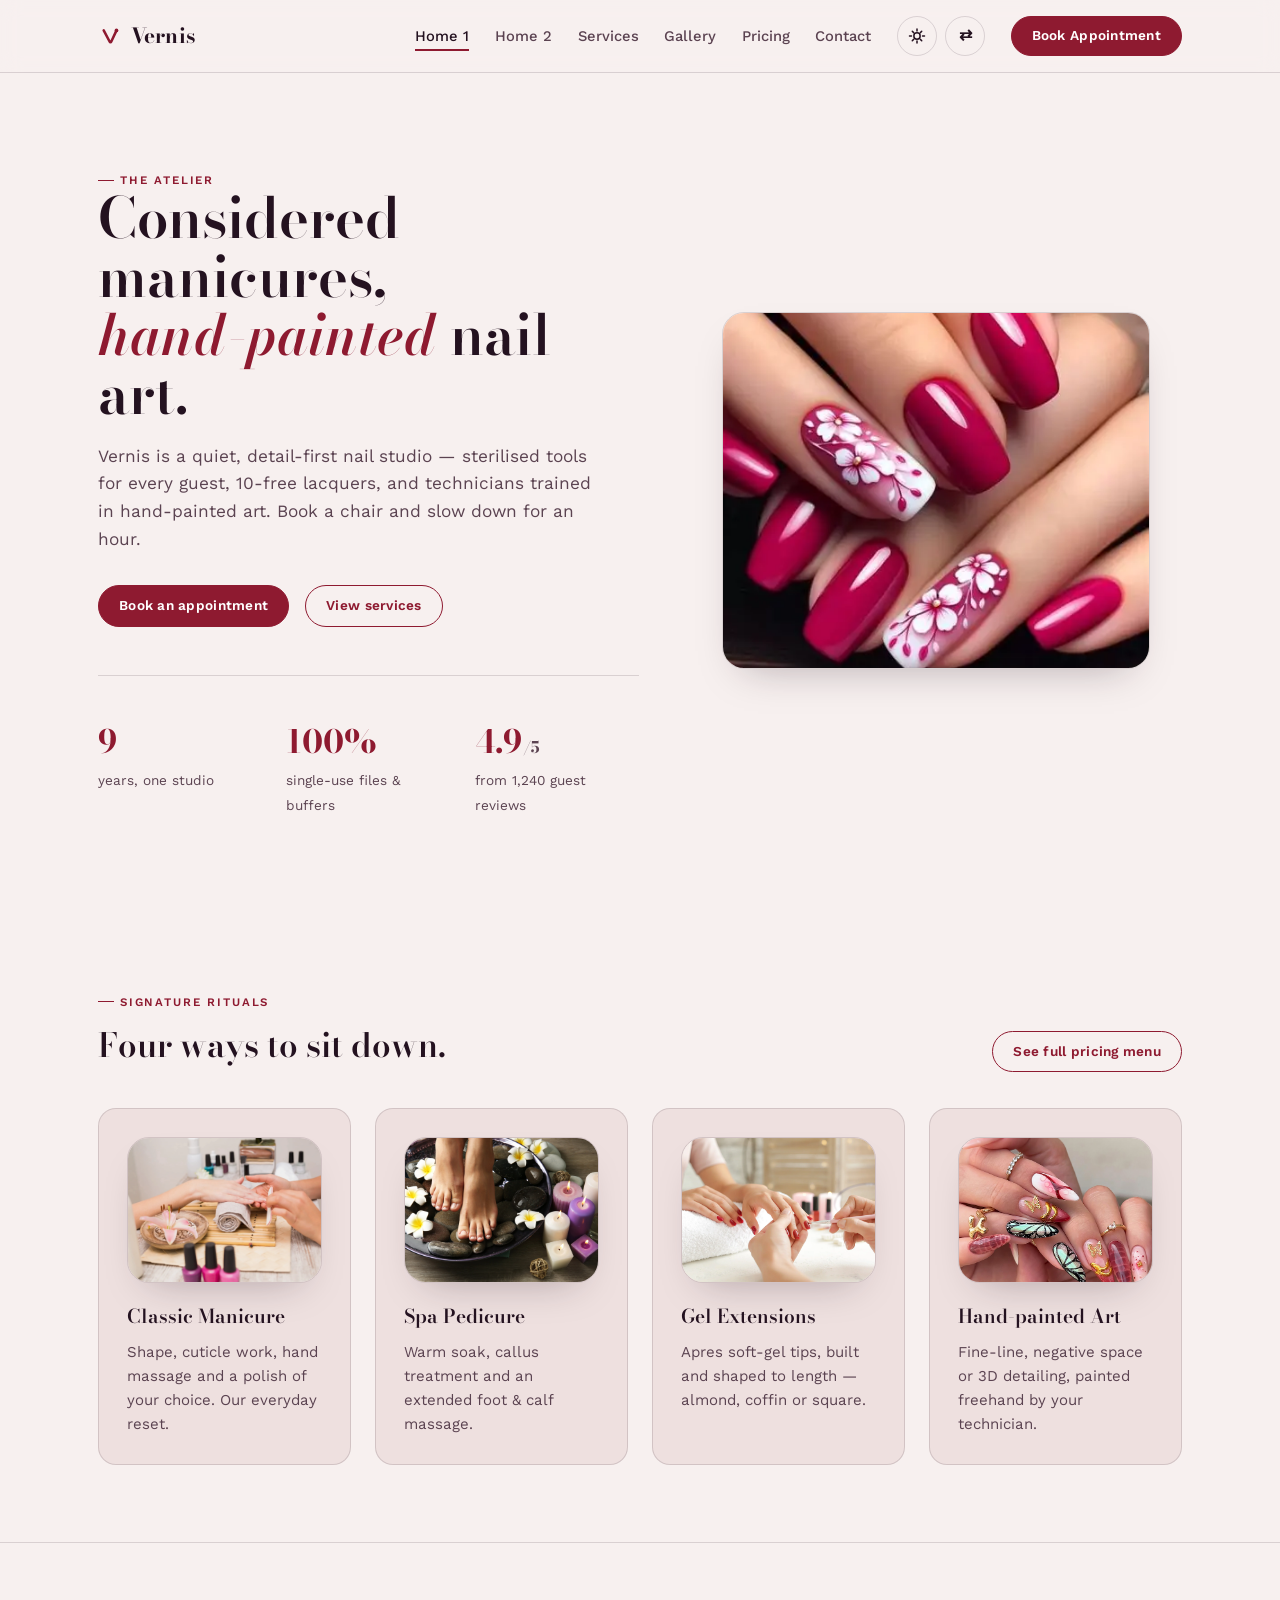
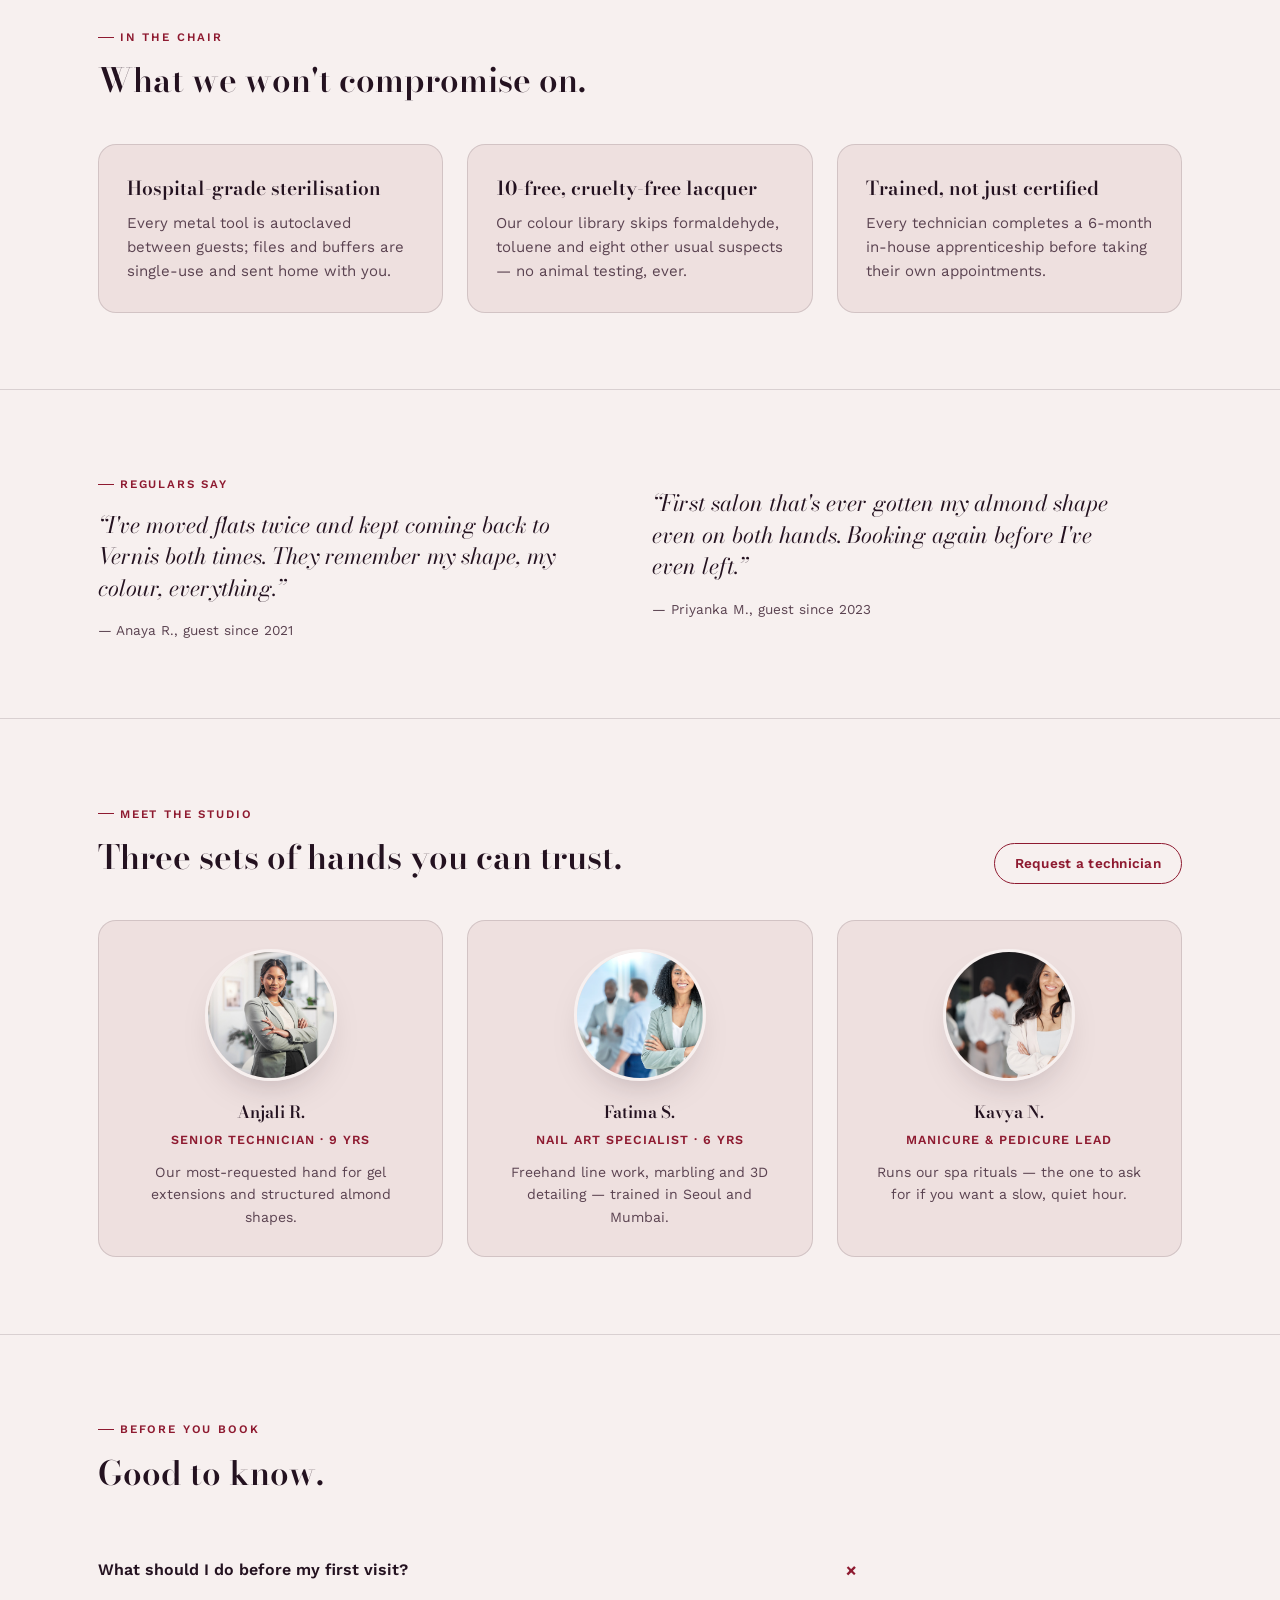
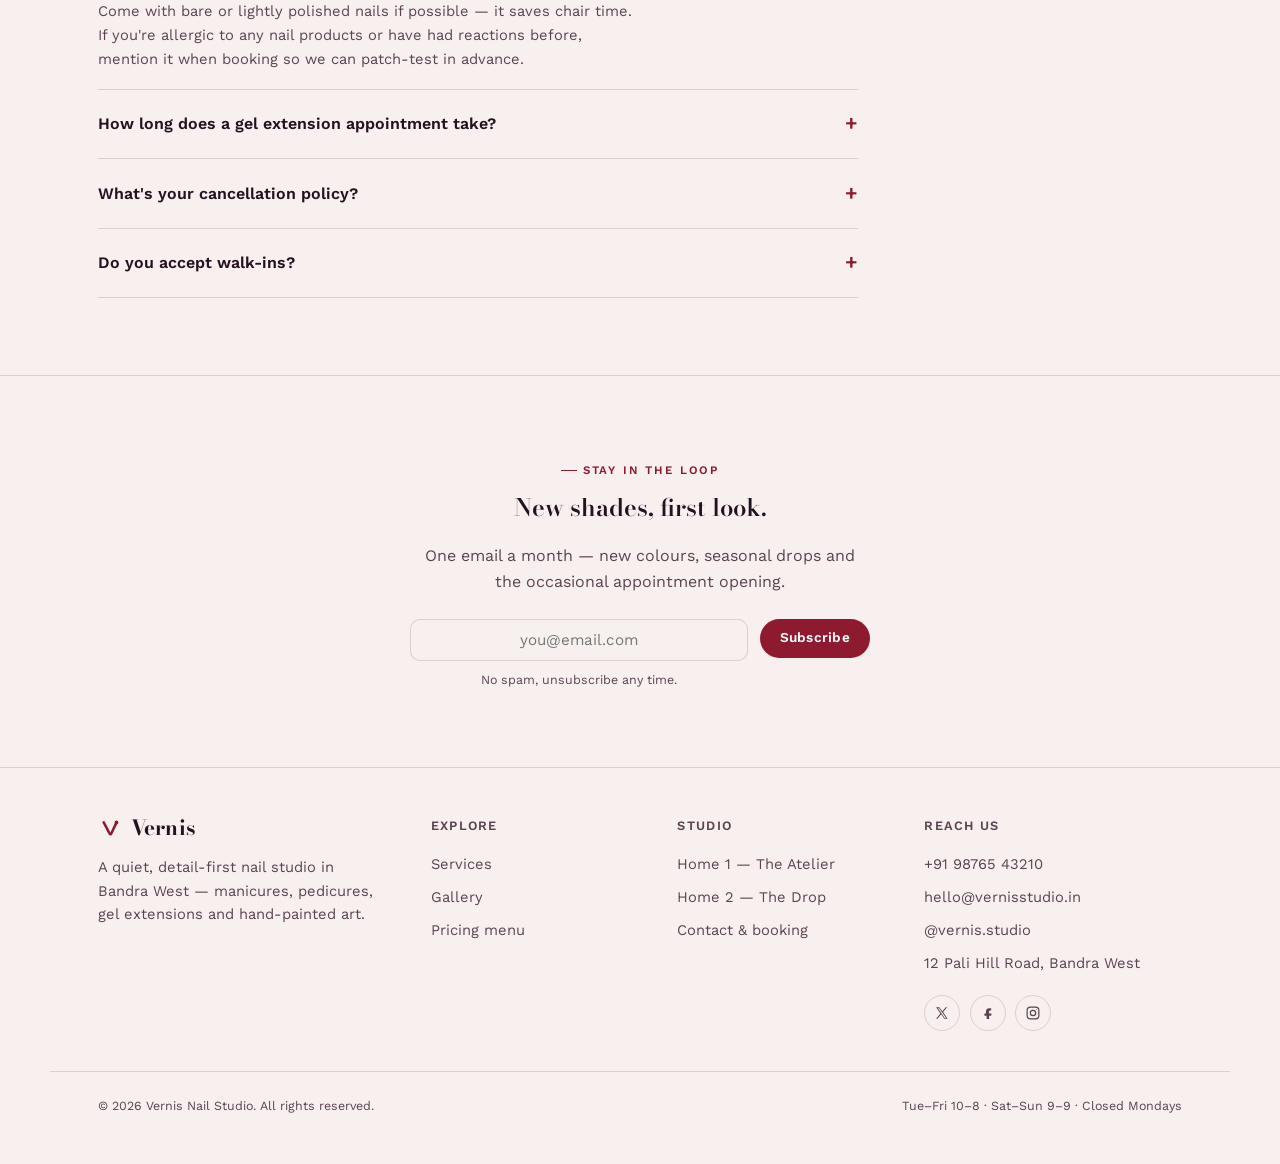
==== commit 39a7dd2a: "New brushstroke-V logo and uniform header alignment" ====
--- a/index.html
+++ b/index.html
@@ -17,7 +17,7 @@
 <body>
 <header class="nav">
   <div class="container nav-row">
-    <a href="index.html" class="brand"><svg class="brand-mark" viewBox="0 0 24 24" fill="currentColor" aria-hidden="true"><rect x="9.3" y="1.3" width="5.4" height="3.3" rx="1"></rect><path d="M9.9 4.4h4.2l1.7 3.3H8.2l1.7-3.3Z"></path><rect x="7" y="7.3" width="10" height="15.4" rx="2.6"></rect></svg><span>Vernis</span></a>
+    <a href="index.html" class="brand"><svg class="brand-mark" viewBox="0 0 32 32" fill="none" aria-hidden="true"><path d="M7.6 8.4 15.6 23.6a1.1 1.1 0 0 0 2-.02L24.4 9.2" stroke="currentColor" stroke-width="3.4" stroke-linecap="round"></path><circle cx="24.6" cy="8.5" r="2.5" fill="currentColor"></circle></svg><span>Vernis</span></a>
     <button class="nav-toggle" id="navToggle" aria-label="Toggle menu" aria-expanded="false"><span></span></button>
     <nav class="nav-links" id="navLinks">
       <a href="index.html" data-route="home1" aria-current="page">Home 1</a>
@@ -216,7 +216,7 @@
 <footer>
   <div class="container foot-grid">
     <div>
-      <a href="index.html" class="brand"><svg class="brand-mark" viewBox="0 0 24 24" fill="currentColor" aria-hidden="true"><rect x="9.3" y="1.3" width="5.4" height="3.3" rx="1"></rect><path d="M9.9 4.4h4.2l1.7 3.3H8.2l1.7-3.3Z"></path><rect x="7" y="7.3" width="10" height="15.4" rx="2.6"></rect></svg><span>Vernis</span></a>
+      <a href="index.html" class="brand"><svg class="brand-mark" viewBox="0 0 32 32" fill="none" aria-hidden="true"><path d="M7.6 8.4 15.6 23.6a1.1 1.1 0 0 0 2-.02L24.4 9.2" stroke="currentColor" stroke-width="3.4" stroke-linecap="round"></path><circle cx="24.6" cy="8.5" r="2.5" fill="currentColor"></circle></svg><span>Vernis</span></a>
       <p style="margin-top:1rem;color:var(--ink-soft);font-size:.92rem;max-width:32ch;">A quiet, detail-first nail studio in Bandra West — manicures, pedicures, gel extensions and hand-painted art.</p>
     </div>
     <div>
--- a/assets/style.css
+++ b/assets/style.css
@@ -91,12 +91,13 @@
     transition:box-shadow .3s ease;
   }
   .nav.scrolled{box-shadow:0 14px 32px -22px rgba(0,0,0,.4);}
-  .nav-row{display:flex;align-items:center;gap:1rem;padding-block:1rem;}
-  .brand{display:flex;align-items:center;gap:.55rem;font-family:var(--font-display);font-size:1.3rem;font-weight:700;letter-spacing:.01em;margin-inline-end:auto;}
+  .nav-row{display:flex;align-items:center;gap:1rem;padding-block:1rem;min-height:40px;}
+  .brand{display:flex;align-items:center;gap:.55rem;font-family:var(--font-display);font-size:1.3rem;line-height:1;font-weight:700;letter-spacing:.01em;margin-inline-end:auto;}
   .brand em{font-style:italic;color:var(--lacquer);}
   .brand-mark{width:24px;height:24px;flex:none;color:var(--lacquer);}
   .nav-links{display:flex;align-items:center;gap:clamp(1rem,2vw,2rem);}
   .nav-links a{
+    display:inline-flex;align-items:center;line-height:1;
     font-size:.92rem;font-weight:500;color:var(--ink-soft);padding:.35rem 0;position:relative;white-space:nowrap;
   }
   .nav-links a::after{
@@ -115,13 +116,13 @@
   .cta:active{transform:translateY(0) scale(.97);}
   .cta.ghost{background:transparent;color:var(--lacquer);}
   .cta.ghost:hover{background:var(--lacquer);color:#fff;}
-  .nav-links a.cta{color:#fff;padding:.8rem 1.25rem;font-size:.85rem;font-weight:600;}
+  .nav-links a.cta{color:#fff;height:40px;padding:0 1.25rem;font-size:.85rem;font-weight:600;line-height:1;box-sizing:border-box;}
   .nav-links a.cta:hover{color:#fff;}
   /* ---------- Theme + direction controls ---------- */
   .nav-controls{display:flex;align-items:center;gap:.5rem;}
   .icon-btn{
     display:flex;align-items:center;justify-content:center;flex:none;
-    width:38px;height:38px;border-radius:50%;border:1px solid var(--line);
+    width:40px;height:40px;border-radius:50%;border:1px solid var(--line);
     background:transparent;color:var(--ink);cursor:pointer;
     transition:background .18s ease,border-color .18s ease,color .18s ease;
   }
@@ -153,8 +154,8 @@
       padding:1rem clamp(1.25rem,4vw,3rem) 1.5rem;gap:.9rem;display:none;
     }
     .nav-links.open{display:flex;}
-    .nav-links .cta{
-      margin-top:1.1rem;width:100%;justify-content:center;padding-block:.85rem;
+    .nav-links a.cta{
+      height:auto;margin-top:1.1rem;width:100%;justify-content:center;padding-block:.85rem;
     }
     .nav-toggle{display:flex;}
   }
@@ -227,8 +228,10 @@
   .grid.cols-4{grid-template-columns:repeat(4,1fr);}
   .grid.cols-3{grid-template-columns:repeat(3,1fr);}
   .grid.cols-2{grid-template-columns:repeat(2,1fr);}
-  @media (max-width:940px){.grid.cols-4{grid-template-columns:repeat(2,1fr);}.grid.cols-3{grid-template-columns:repeat(2,1fr);}}
-  @media (max-width:600px){.grid.cols-4,.grid.cols-3,.grid.cols-2{grid-template-columns:1fr;}}
+  @media (max-width:940px){.grid.cols-4{grid-template-columns:repeat(2,1fr);}}
+  @media (max-width:700px){.grid.cols-3{grid-template-columns:1fr;}}
+  @media (max-width:600px){.grid.cols-4,.grid.cols-2{grid-template-columns:1fr;}}
+  @media (max-width:600px){.stat-row{grid-template-columns:1fr;gap:1.25rem;}}
 
   .card{background:var(--shell);border:1px solid var(--line);border-radius:18px;padding:1.75rem;height:100%;transition:transform .35s cubic-bezier(.16,.8,.3,1),box-shadow .35s ease,border-color .35s ease;}
   .card:hover{transform:translateY(-6px);box-shadow:var(--shadow);border-color:color-mix(in srgb, var(--lacquer) 40%, var(--line));}
@@ -263,18 +266,21 @@
   .menu-row .dur{font-size:.78rem;color:var(--ink-soft);white-space:nowrap;}
 
   /* ---------- Contact ---------- */
-  .contact-grid{display:grid;grid-template-columns:1fr 1.2fr;gap:clamp(2rem,4vw,3.5rem);}
-  @media (max-width:900px){.contact-grid{grid-template-columns:1fr;}}
+  .contact-grid{display:grid;grid-template-columns:minmax(0,1fr) minmax(0,1.2fr);gap:clamp(2rem,4vw,3.5rem);}
+  @media (max-width:900px){.contact-grid{grid-template-columns:minmax(0,1fr);}}
   .info-list{display:flex;flex-direction:column;gap:1.1rem;margin-top:1.5rem;}
   .info-list li{display:flex;gap:.9rem;font-size:.95rem;}
-  .info-list .k{color:var(--lacquer);font-weight:600;min-width:5.5rem;}
+  .info-list .k{color:var(--lacquer);font-weight:600;min-width:5.5rem;flex:none;}
+  .info-list li span:last-child{flex:1;min-width:0;overflow-wrap:break-word;word-break:break-word;}
   .hours-table{width:100%;border-collapse:collapse;margin-top:1.5rem;font-size:.92rem;}
   .hours-table td{padding:.45rem 0;border-bottom:1px solid var(--line);}
   .hours-table td:last-child{text-align:right;font-variant-numeric:tabular-nums;color:var(--ink-soft);}
   .map-embed{
-    margin-top:1.75rem;border-radius:16px;border:1px solid var(--line);height:260px;
+    margin-top:1.75rem;border-radius:16px;border:1px solid var(--line);
+    width:100%;aspect-ratio:16/7;max-height:380px;
     overflow:hidden;background:var(--shell);
   }
+  @media (max-width:560px){.map-embed{aspect-ratio:4/3;}}
   .map-embed iframe{display:block;filter:saturate(.92);}
   @media (prefers-color-scheme: dark){
     :root:not([data-theme="light"]) .map-embed iframe{filter:saturate(.85) invert(.92) hue-rotate(180deg) contrast(.9);}
@@ -417,13 +423,14 @@
   .newsletter .cta{flex:none;border:none;}
 
   /* ---------- Package cards (pricing) ---------- */
-  .package-card{position:relative;border:1px solid var(--line);border-radius:18px;padding:2rem;background:var(--porcelain);transition:transform .35s cubic-bezier(.16,.8,.3,1),box-shadow .35s ease;}
+  .package-card{display:flex;flex-direction:column;position:relative;border:1px solid var(--line);border-radius:18px;padding:2rem;background:var(--porcelain);transition:transform .35s cubic-bezier(.16,.8,.3,1),box-shadow .35s ease;}
   .package-card:hover{transform:translateY(-6px);box-shadow:var(--shadow);}
   .package-card.featured:hover{transform:translateY(-8px);}
   .package-card.featured{border-color:var(--lacquer);box-shadow:var(--shadow);}
   .package-card .tag-best{position:absolute;top:-.7rem;right:1.5rem;background:var(--lacquer);color:#fff;font-size:.72rem;font-weight:700;letter-spacing:.06em;text-transform:uppercase;padding:.3rem .8rem;border-radius:999px;}
   .package-card .amount{font-family:var(--font-display);font-size:2.2rem;color:var(--lacquer);margin:.6rem 0 1rem;}
   .package-card ul{display:flex;flex-direction:column;gap:.6rem;margin-bottom:1.5rem;}
+  .package-card .cta{margin-top:auto;}
   .package-card li{font-size:.9rem;color:var(--ink-soft);padding-left:1.4rem;position:relative;}
   .package-card li::before{content:"✓";position:absolute;left:0;color:var(--lacquer);font-weight:700;}
 
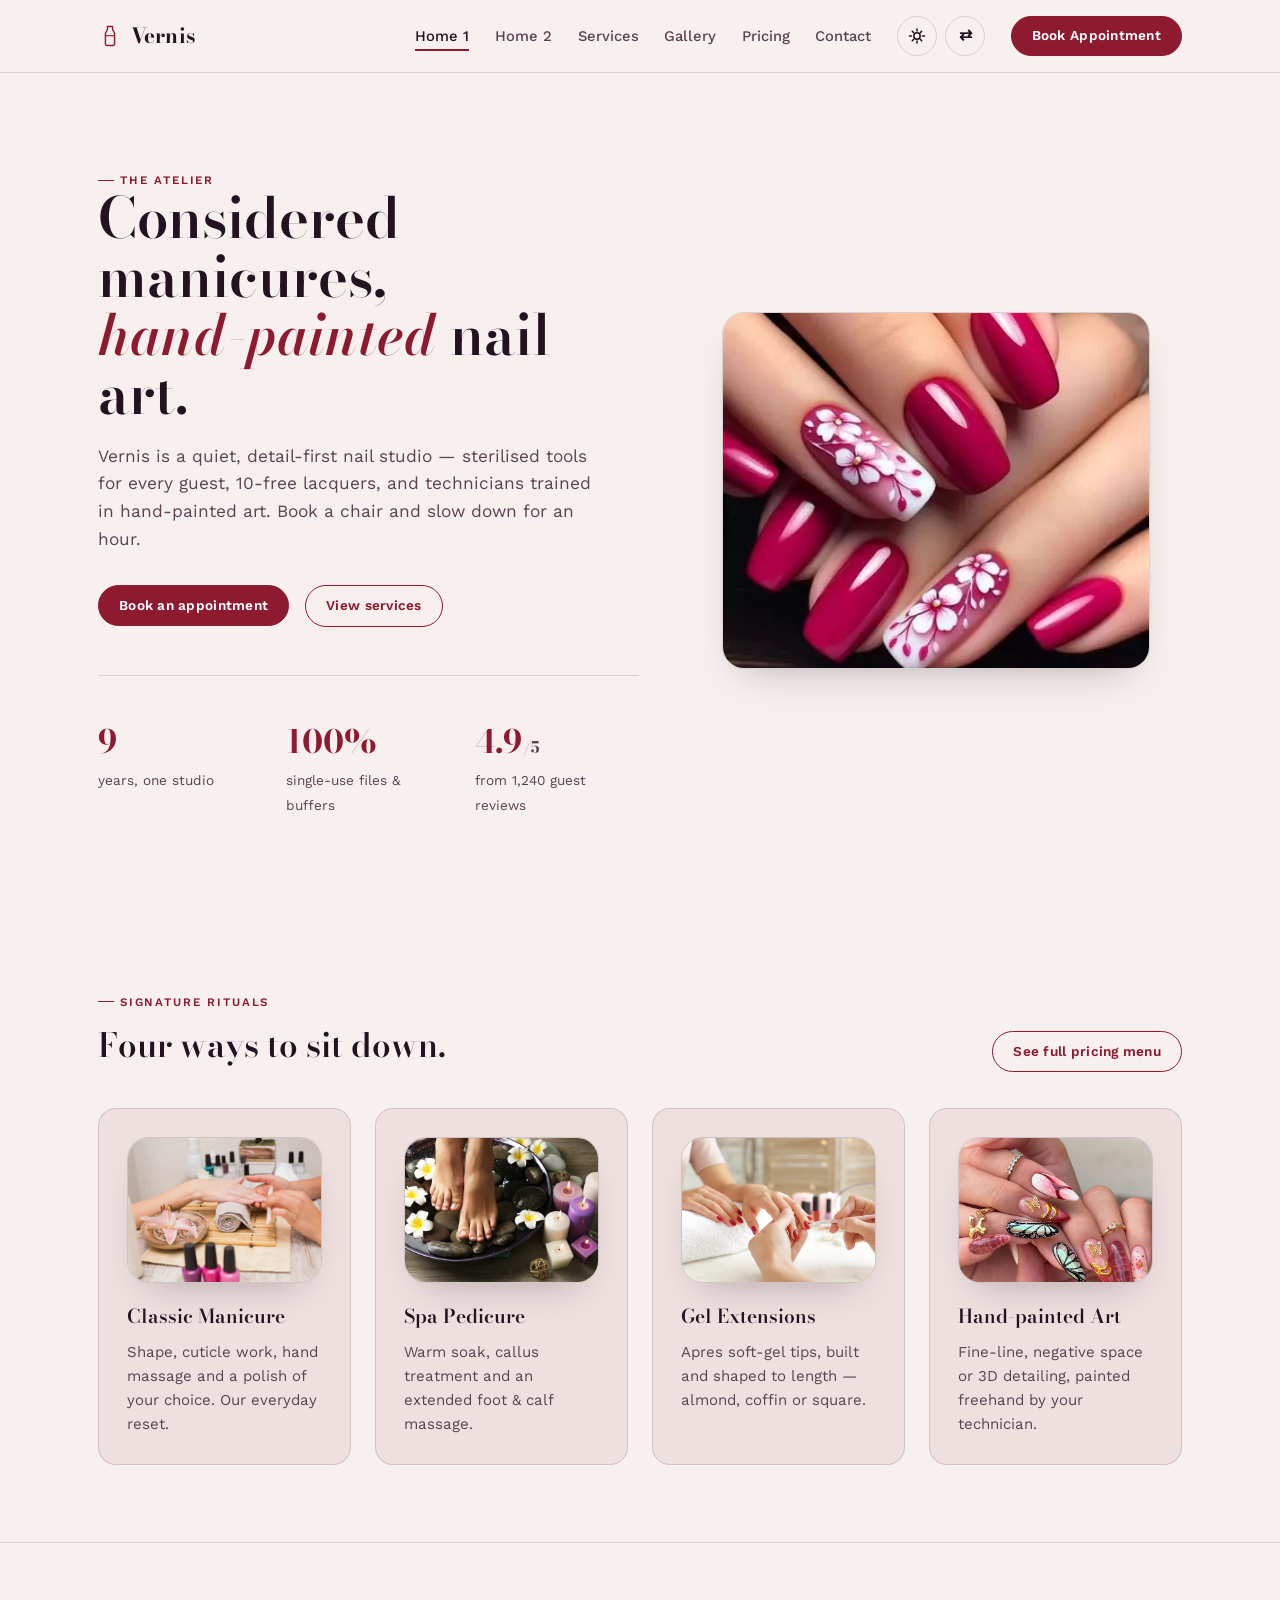
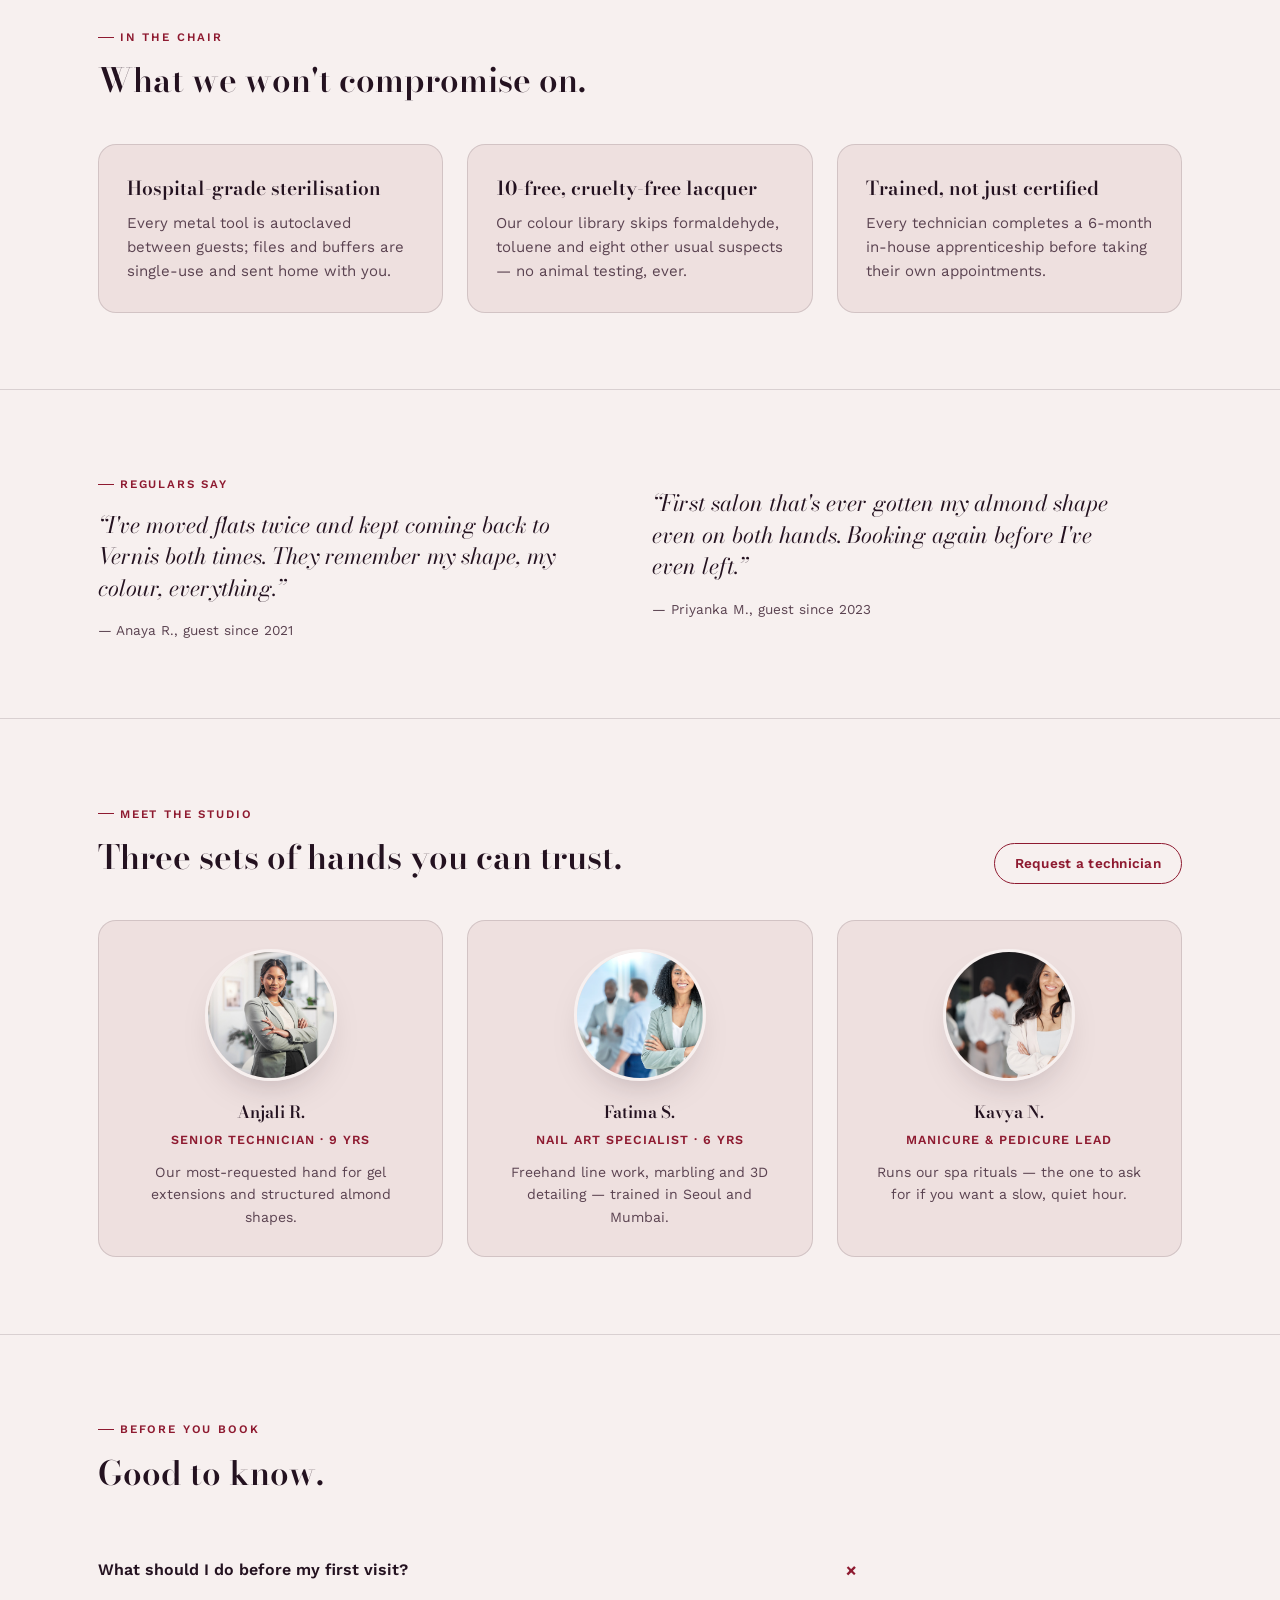
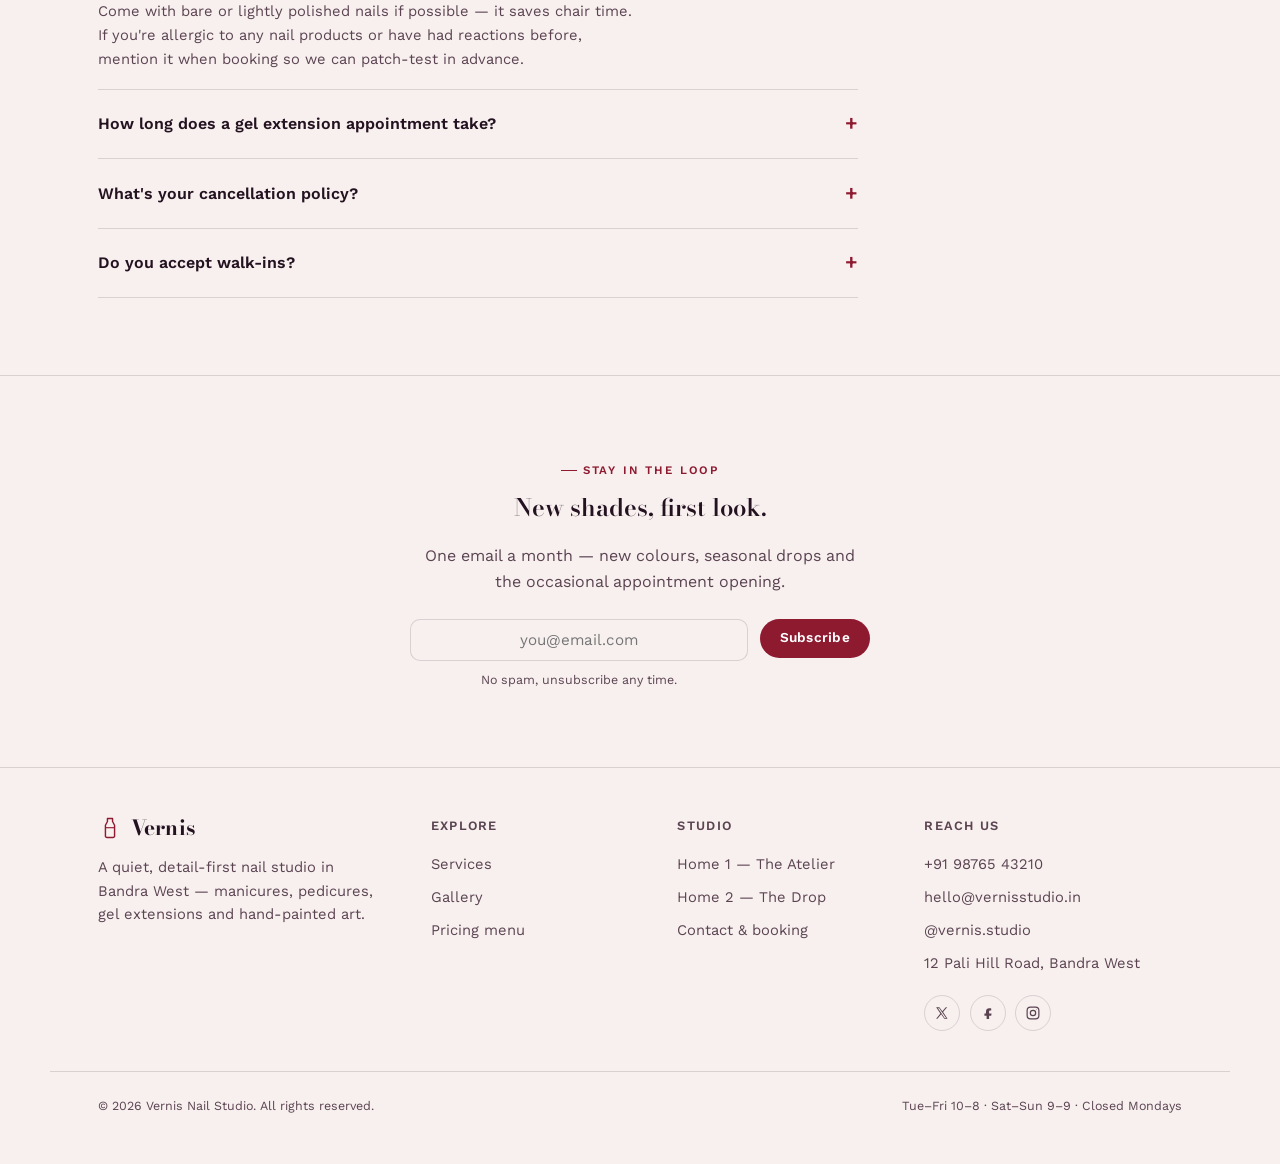
==== commit 9c6fea70: "New fine-line bottle logo and uniform header alignment" ====
--- a/index.html
+++ b/index.html
@@ -17,7 +17,7 @@
 <body>
 <header class="nav">
   <div class="container nav-row">
-    <a href="index.html" class="brand"><svg class="brand-mark" viewBox="0 0 32 32" fill="none" aria-hidden="true"><path d="M7.6 8.4 15.6 23.6a1.1 1.1 0 0 0 2-.02L24.4 9.2" stroke="currentColor" stroke-width="3.4" stroke-linecap="round"></path><circle cx="24.6" cy="8.5" r="2.5" fill="currentColor"></circle></svg><span>Vernis</span></a>
+    <a href="index.html" class="brand"><svg class="brand-mark" viewBox="0 0 32 32" fill="none" aria-hidden="true"><path d="M12.6 3.4h6.8v3.9l2.7 5v14.2a2.1 2.1 0 0 1-2.1 2.1H12a2.1 2.1 0 0 1-2.1-2.1V12.3l2.7-5V3.4Z" stroke="currentColor" stroke-width="1.9" stroke-linejoin="round" stroke-linecap="round"></path><line x1="9.4" y1="15.6" x2="22.6" y2="15.6" stroke="currentColor" stroke-width="1.5"></line></svg><span>Vernis</span></a>
     <button class="nav-toggle" id="navToggle" aria-label="Toggle menu" aria-expanded="false"><span></span></button>
     <nav class="nav-links" id="navLinks">
       <a href="index.html" data-route="home1" aria-current="page">Home 1</a>
@@ -216,7 +216,7 @@
 <footer>
   <div class="container foot-grid">
     <div>
-      <a href="index.html" class="brand"><svg class="brand-mark" viewBox="0 0 32 32" fill="none" aria-hidden="true"><path d="M7.6 8.4 15.6 23.6a1.1 1.1 0 0 0 2-.02L24.4 9.2" stroke="currentColor" stroke-width="3.4" stroke-linecap="round"></path><circle cx="24.6" cy="8.5" r="2.5" fill="currentColor"></circle></svg><span>Vernis</span></a>
+      <a href="index.html" class="brand"><svg class="brand-mark" viewBox="0 0 32 32" fill="none" aria-hidden="true"><path d="M12.6 3.4h6.8v3.9l2.7 5v14.2a2.1 2.1 0 0 1-2.1 2.1H12a2.1 2.1 0 0 1-2.1-2.1V12.3l2.7-5V3.4Z" stroke="currentColor" stroke-width="1.9" stroke-linejoin="round" stroke-linecap="round"></path><line x1="9.4" y1="15.6" x2="22.6" y2="15.6" stroke="currentColor" stroke-width="1.5"></line></svg><span>Vernis</span></a>
       <p style="margin-top:1rem;color:var(--ink-soft);font-size:.92rem;max-width:32ch;">A quiet, detail-first nail studio in Bandra West — manicures, pedicures, gel extensions and hand-painted art.</p>
     </div>
     <div>
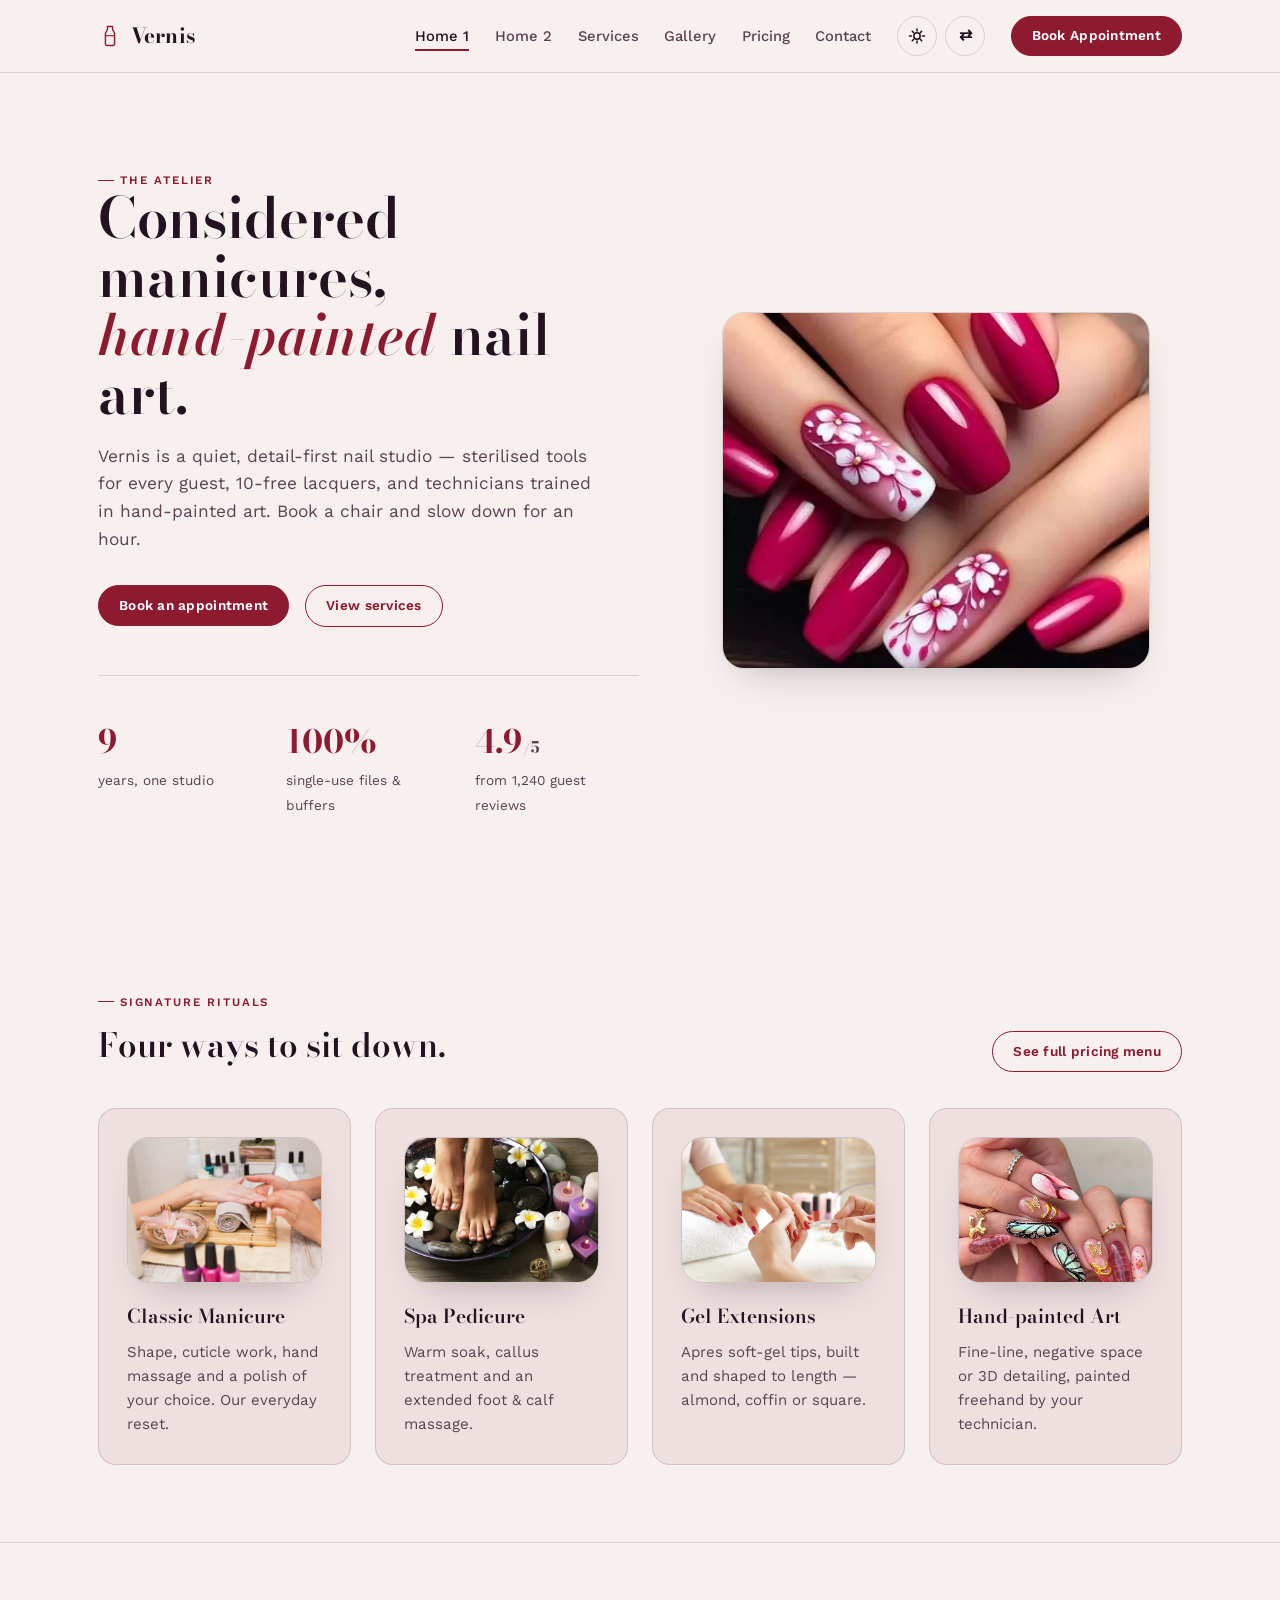
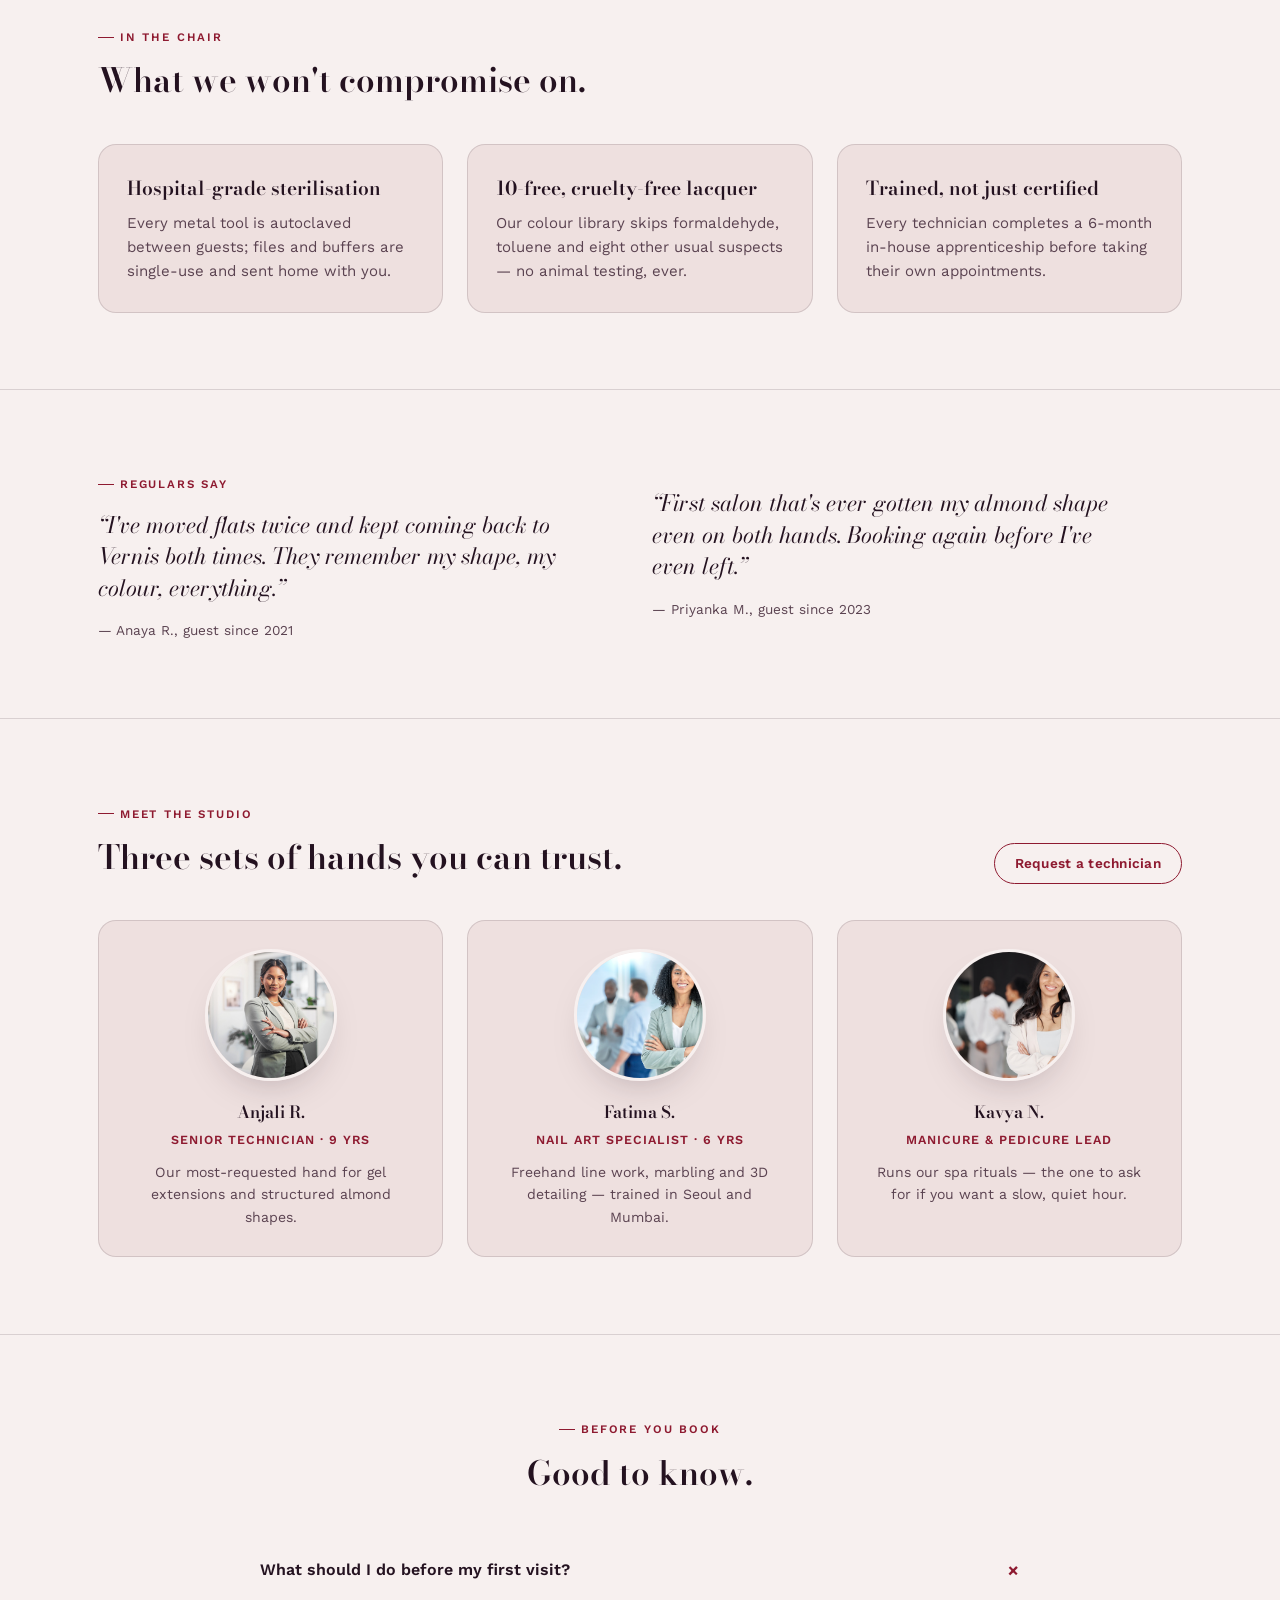
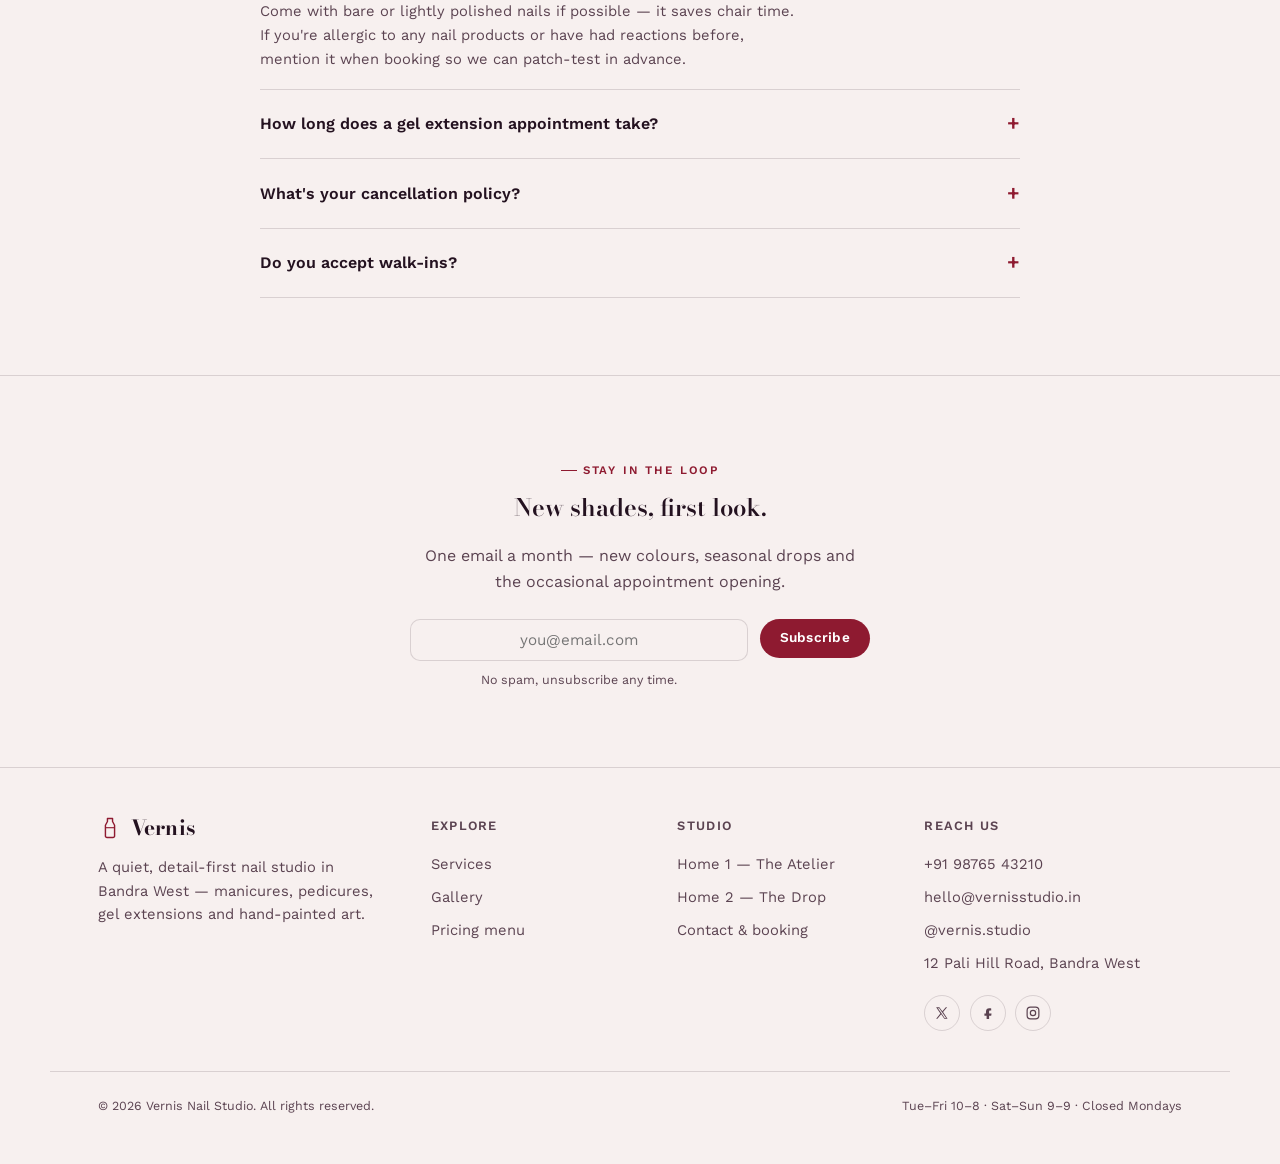
==== commit a9663855: "Center-align hero and FAQ sections across pages" ====
--- a/index.html
+++ b/index.html
@@ -170,13 +170,13 @@
 
     <div class="block">
       <div class="container">
-        <div class="section-head">
-          <div>
-            <span class="eyebrow">Before you book</span>
+        <div class="section-head" style="justify-content:center;text-align:center;">
+          <div>
+            <span class="eyebrow" style="justify-content:center;">Before you book</span>
             <h2>Good to know.</h2>
           </div>
         </div>
-        <div class="faq">
+        <div class="faq" style="margin-inline:auto;">
           <details class="faq-item" open>
             <summary>What should I do before my first visit?</summary>
             <p>Come with bare or lightly polished nails if possible — it saves chair time. If you're allergic to any nail products or have had reactions before, mention it when booking so we can patch-test in advance.</p>
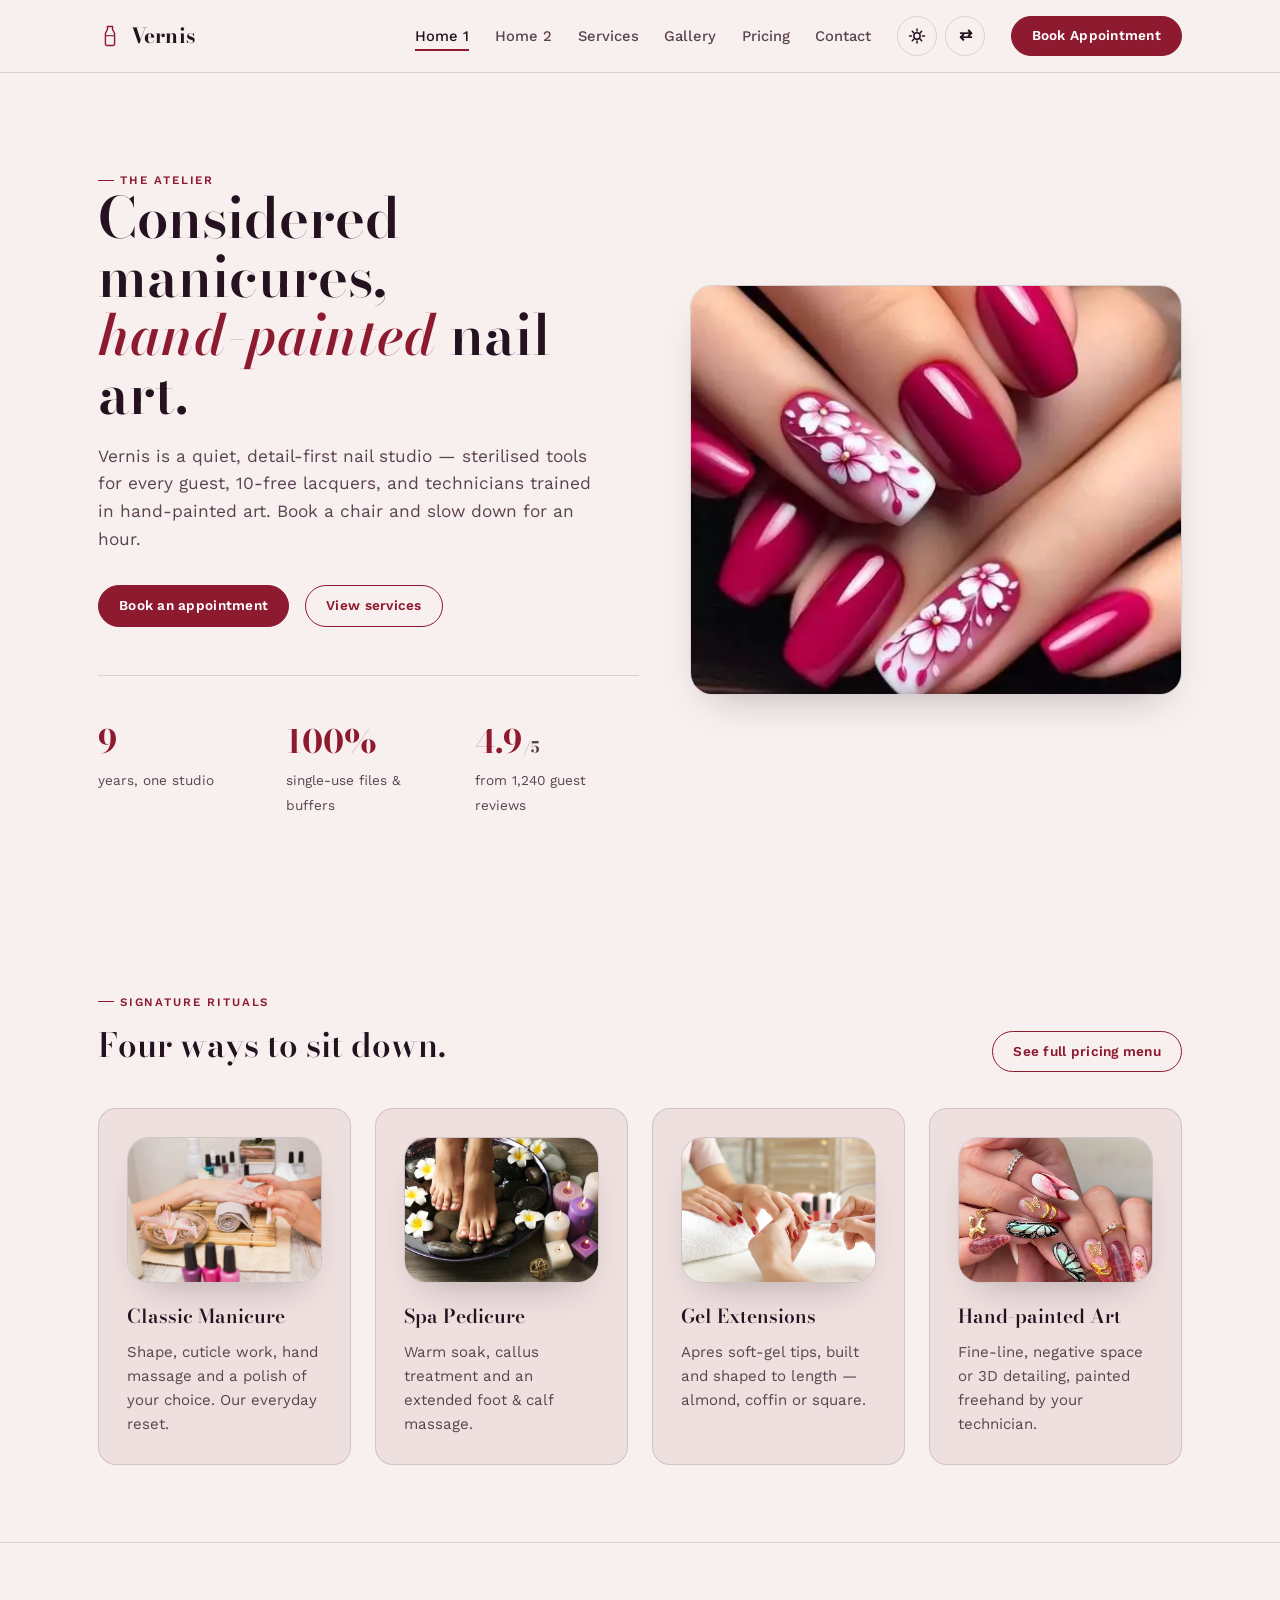
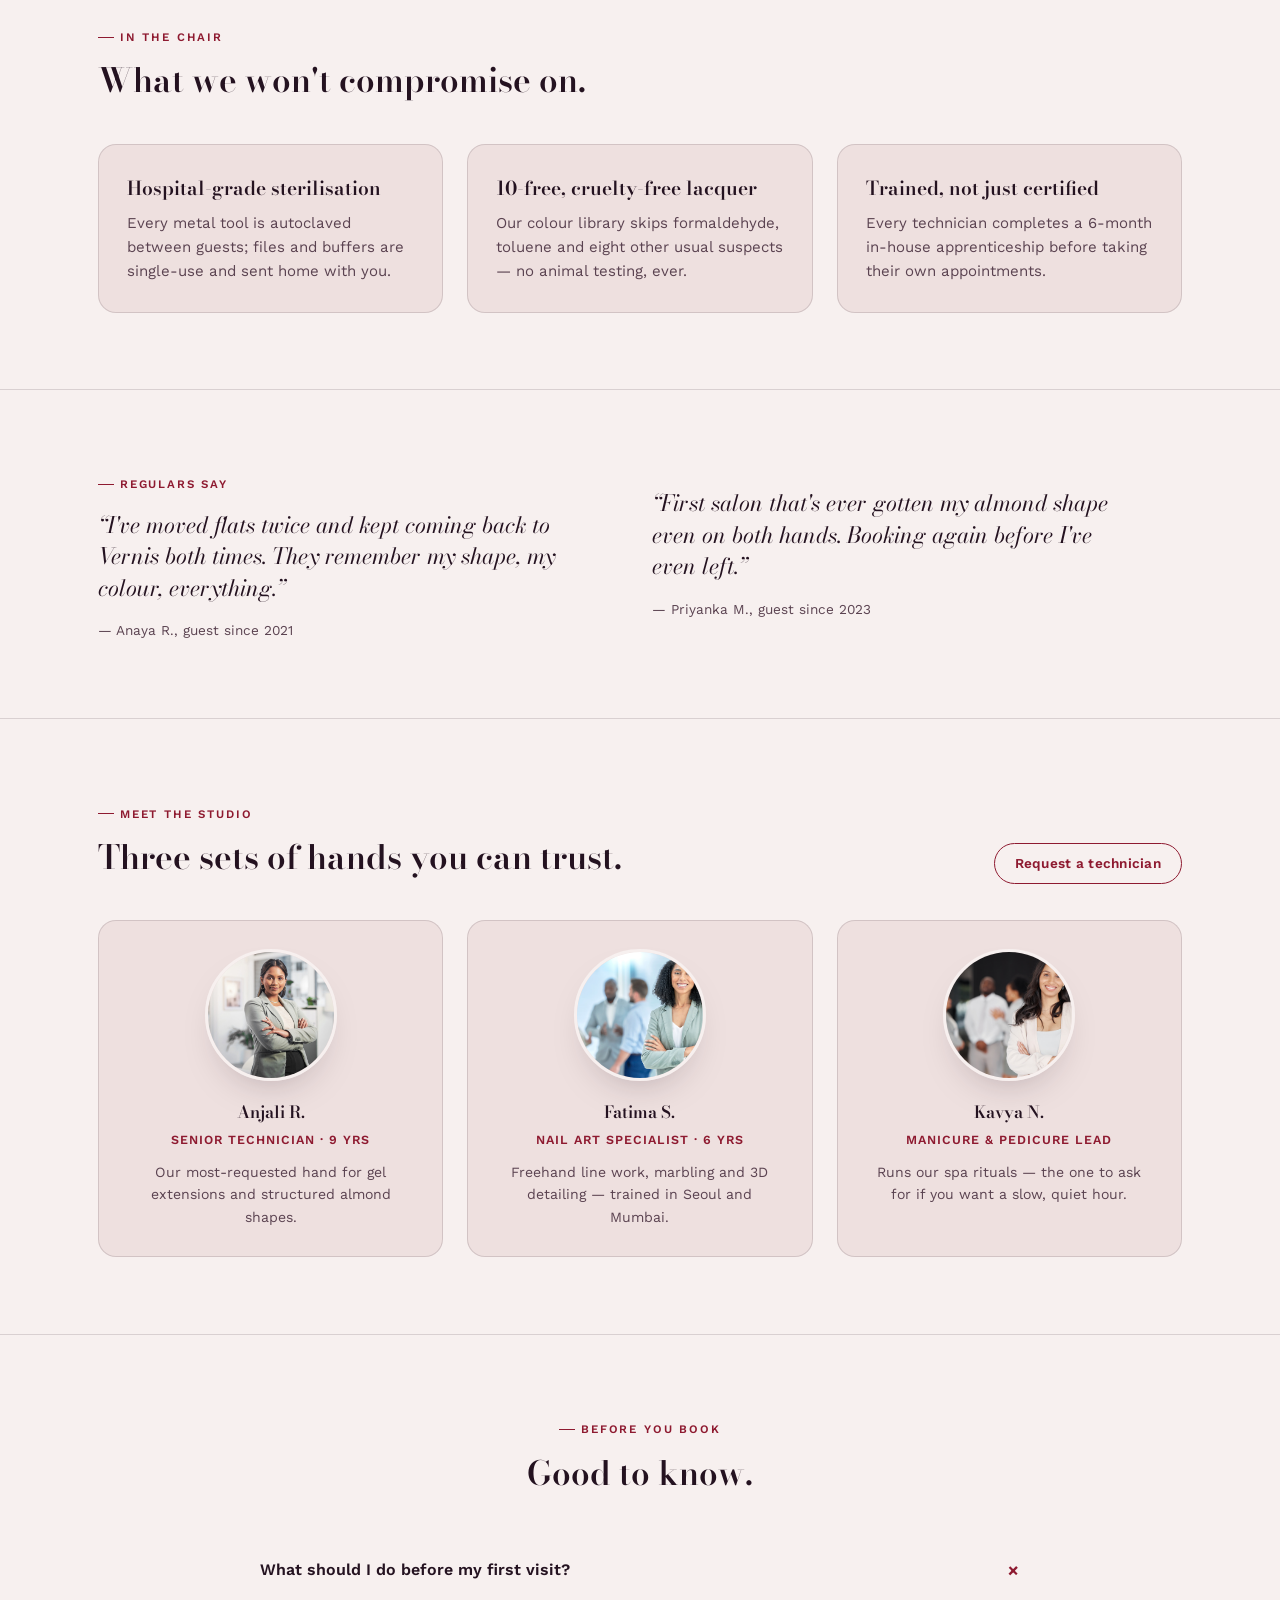
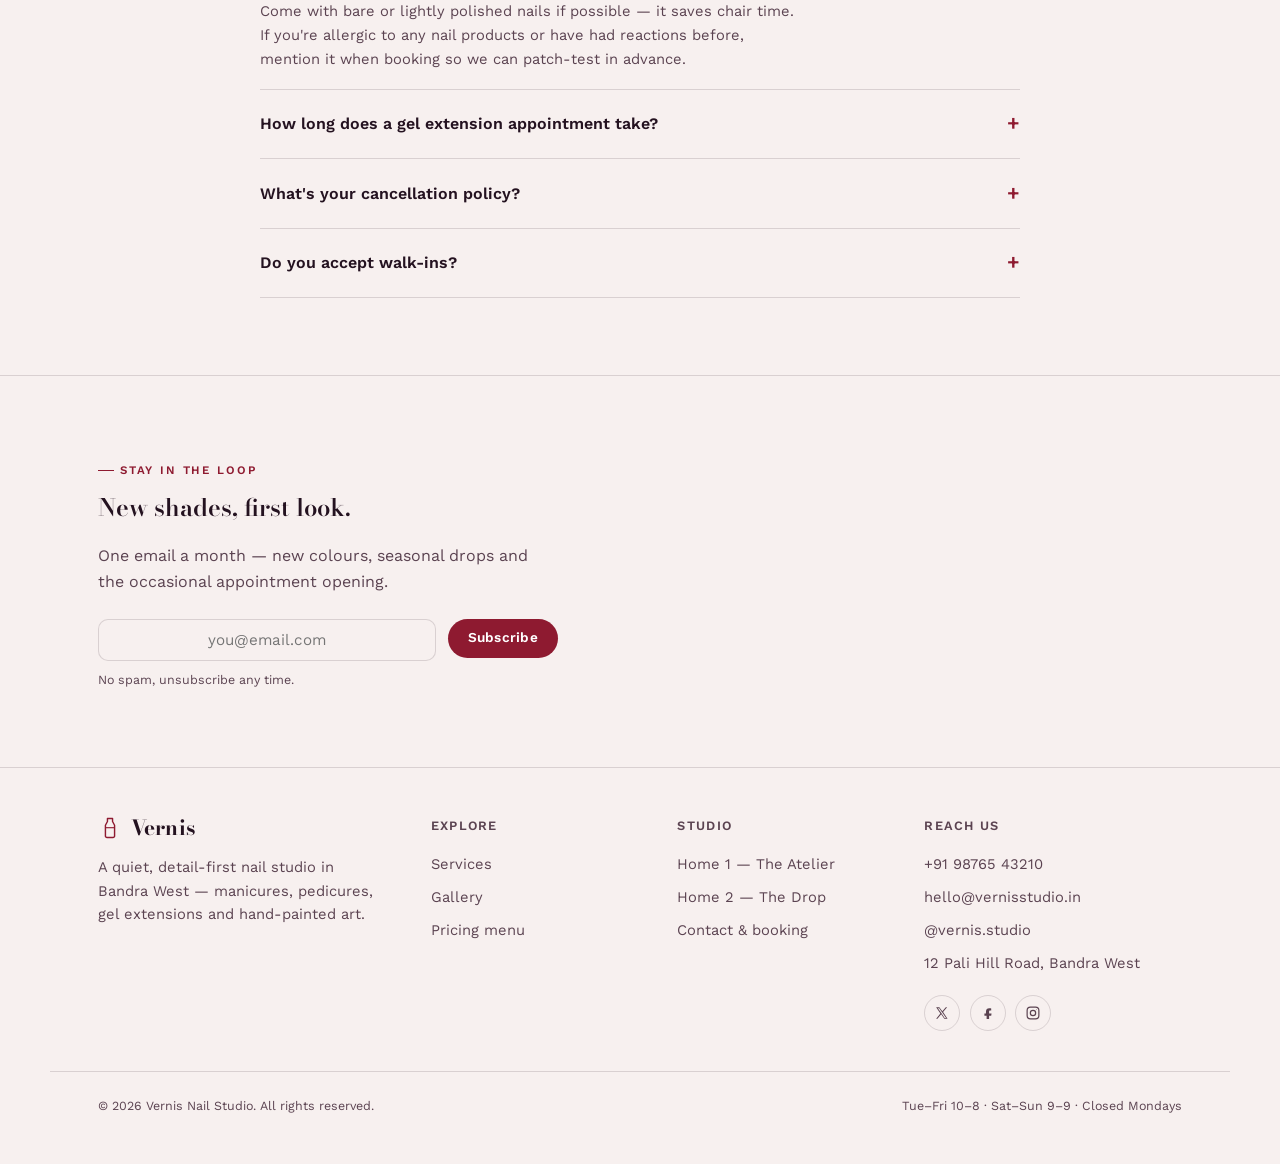
==== commit 0d979244: "Resize Home hero images, left-align newsletter section, add Services hero spacing" ====
--- a/index.html
+++ b/index.html
@@ -198,11 +198,11 @@
     </div>
 
     <div class="block">
-      <div class="container" style="text-align:center;">
-        <span class="eyebrow" style="justify-content:center;">Stay in the loop</span>
+      <div class="container">
+        <span class="eyebrow">Stay in the loop</span>
         <h2 style="margin-top:.6rem;">New shades, first look.</h2>
-        <p style="color:var(--ink-soft);max-width:46ch;margin:1rem auto 0;">One email a month — new colours, seasonal drops and the occasional appointment opening.</p>
-        <form id="newsletterForm" class="newsletter" style="justify-content:center;max-width:460px;margin:1.5rem auto 0;">
+        <p style="color:var(--ink-soft);max-width:46ch;margin-top:1rem;">One email a month — new colours, seasonal drops and the occasional appointment opening.</p>
+        <form id="newsletterForm" class="newsletter" style="max-width:460px;margin-top:1.5rem;">
           <div class="newsletter-field">
             <input type="email" required placeholder="you@email.com" aria-label="Email address">
             <p id="newsletterNote" class="form-note">No spam, unsubscribe any time.</p>
--- a/assets/style.css
+++ b/assets/style.css
@@ -207,7 +207,7 @@
   .hero h1 em{font-style:italic;color:var(--lacquer);}
   .hero-sub{margin-top:1.2rem;max-width:46ch;color:var(--ink-soft);font-size:1.08rem;}
   .hero-actions{display:flex;gap:1rem;margin-top:2rem;flex-wrap:wrap;}
-  .hero-visual{display:flex;justify-content:center;padding:2rem;}
+  .hero-visual{display:flex;justify-content:center;}
   @media (max-width:940px){.hero{grid-template-columns:1fr;}.hero-visual{order:-1;padding-top:0;}}
 
   /* ---------- Hero entrance ---------- */
@@ -339,7 +339,7 @@
   /* ---------- Photo frames ---------- */
   .frame{border-radius:22px;overflow:hidden;box-shadow:var(--shadow);border:1px solid var(--line);}
   .frame img{width:100%;height:100%;object-fit:cover;}
-  .hero-photo{aspect-ratio:6/5;}
+  .hero-photo{aspect-ratio:6/5;width:100%;}
   .service-photo{aspect-ratio:4/3;margin-bottom:1.1rem;}
   .service-photo img{transition:transform .35s ease;}
   .card:hover .service-photo img{transform:scale(1.045);}
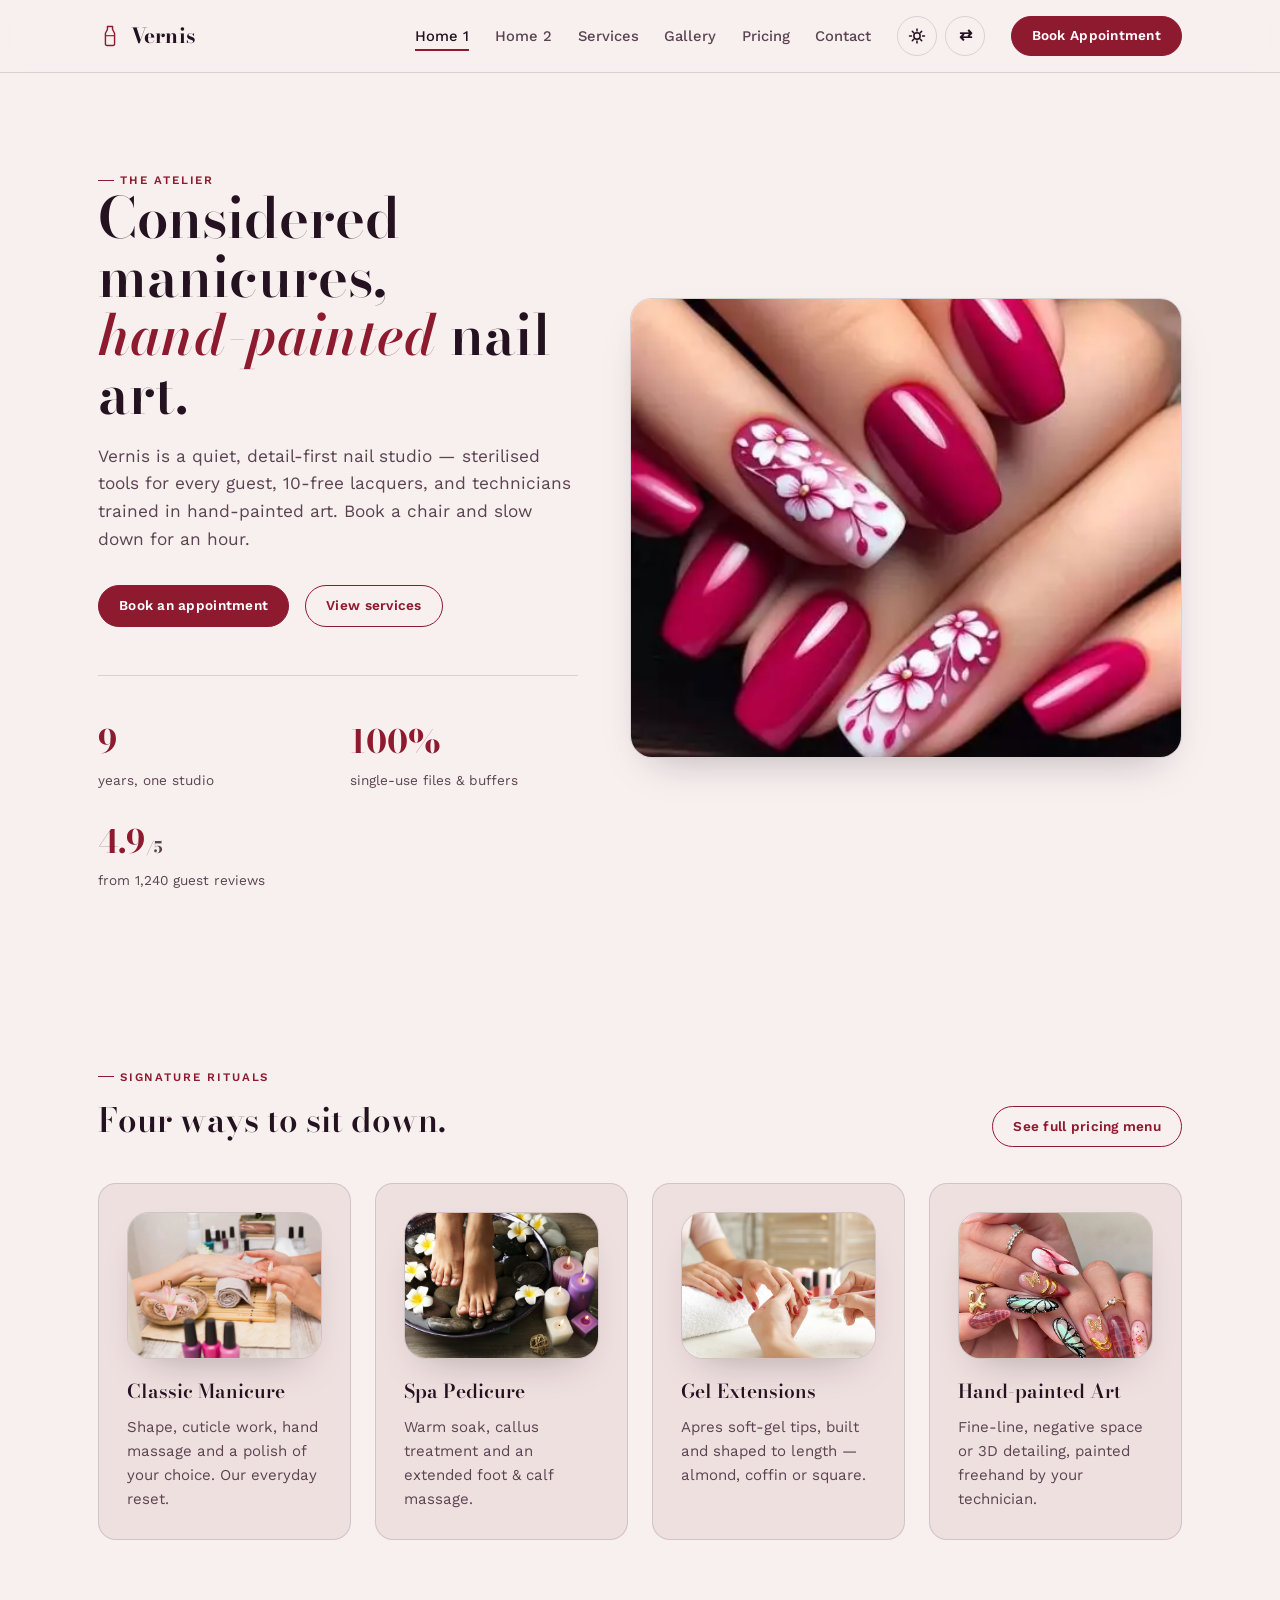
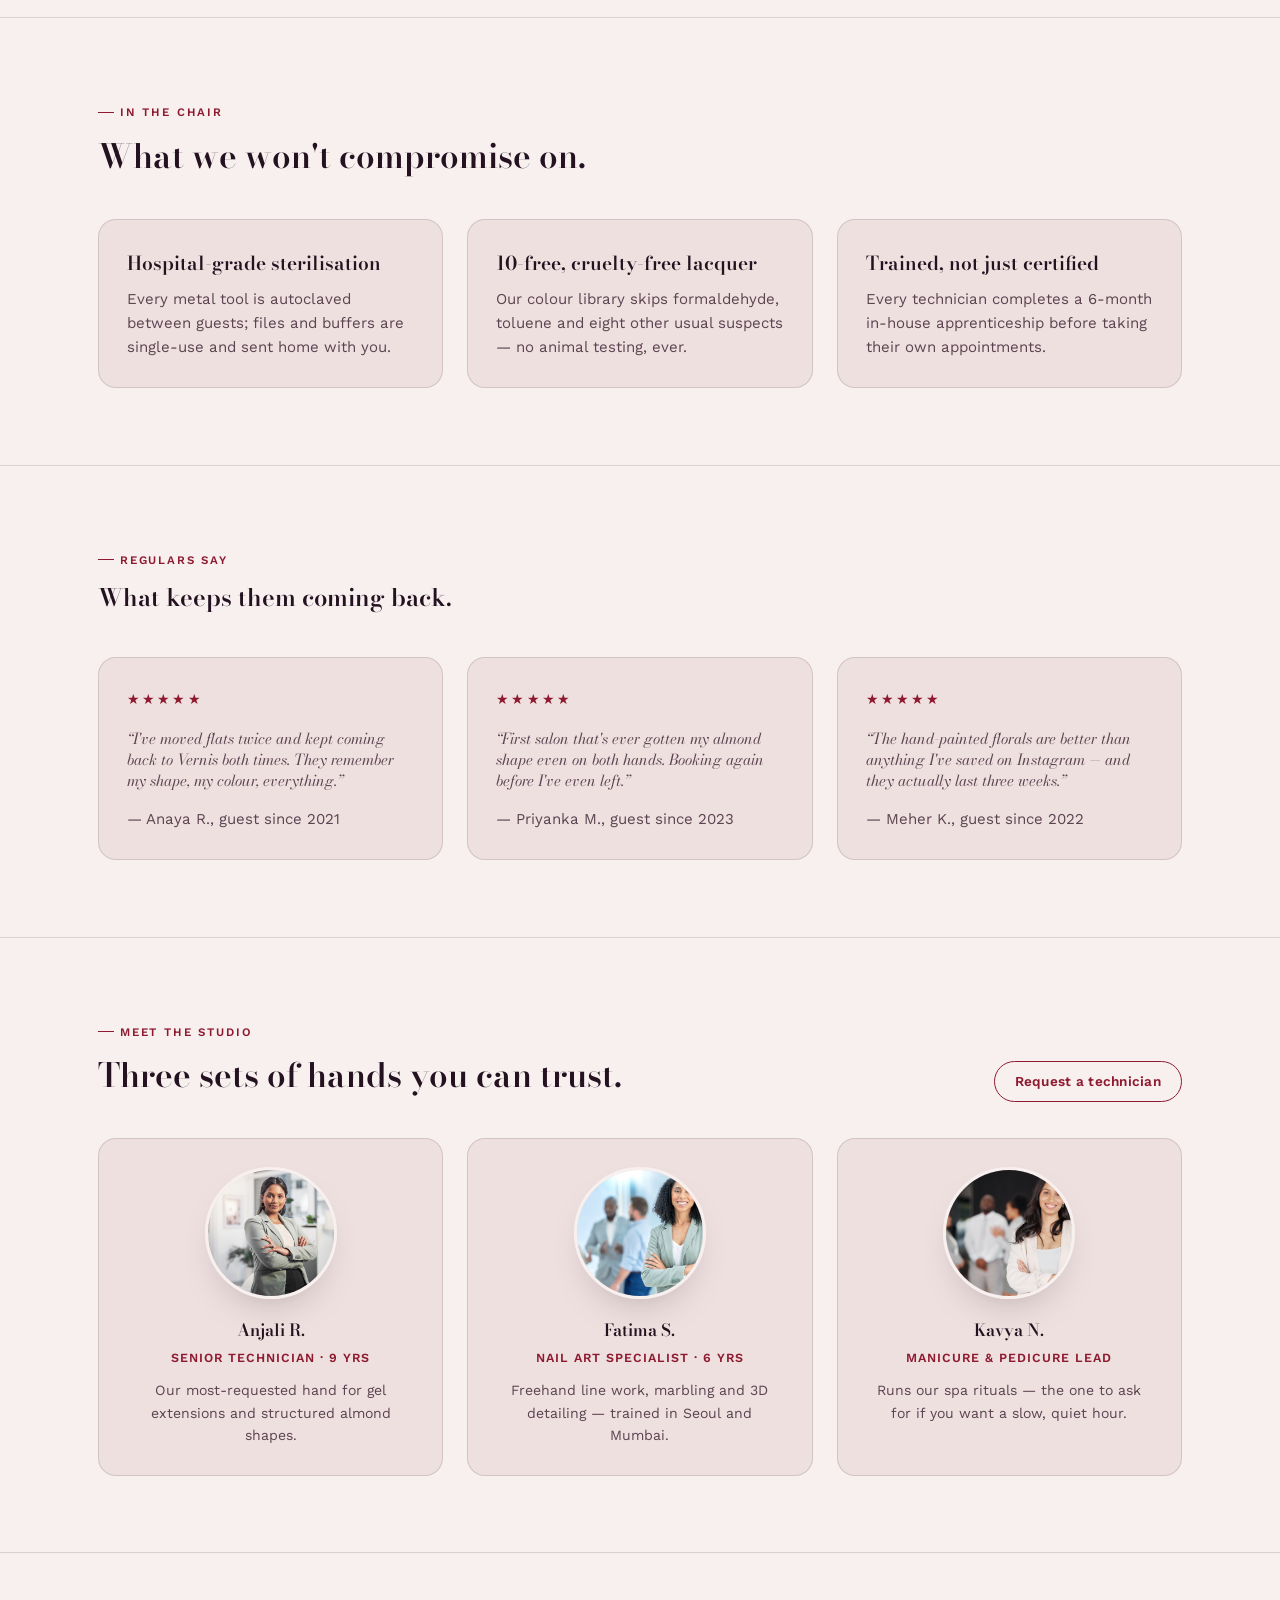
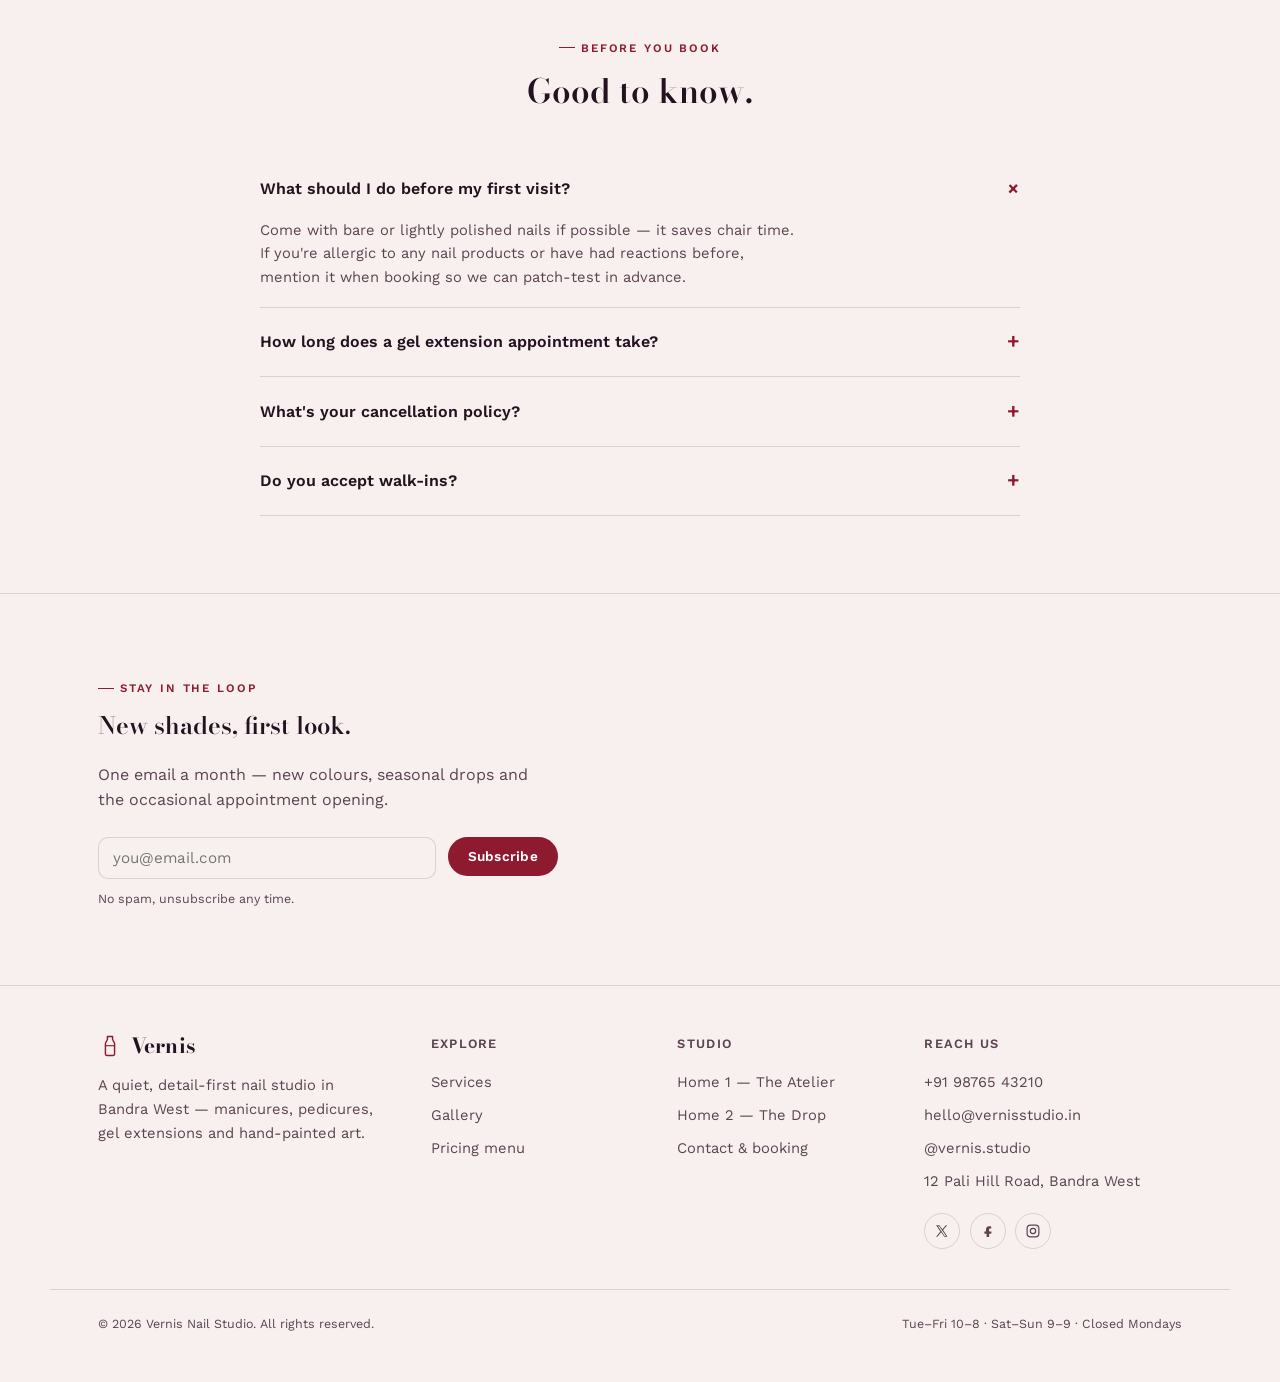
==== commit 9bc36b8a: "Fill out sparse testimonials section with third quote, cards, and star ratings" ====
--- a/index.html
+++ b/index.html
@@ -123,15 +123,25 @@
     </div>
 
     <div class="block">
-      <div class="container grid cols-2" style="align-items:center;">
-        <div>
-          <span class="eyebrow">Regulars say</span>
-          <p class="quote" style="margin-top:1rem;">&ldquo;I've moved flats twice and kept coming back to Vernis both times. They remember my shape, my colour, everything.&rdquo;</p>
-          <p class="quote-name">— Anaya R., guest since 2021</p>
-        </div>
-        <div>
-          <p class="quote">&ldquo;First salon that's ever gotten my almond shape even on both hands. Booking again before I've even left.&rdquo;</p>
-          <p class="quote-name">— Priyanka M., guest since 2023</p>
+      <div class="container">
+        <span class="eyebrow">Regulars say</span>
+        <h2 style="margin-top:.6rem;">What keeps them coming back.</h2>
+        <div class="grid cols-3" style="margin-top:2.5rem;">
+          <div class="card">
+            <span class="stars" aria-hidden="true">★★★★★</span>
+            <p class="quote" style="margin-top:1rem;max-width:none;">&ldquo;I've moved flats twice and kept coming back to Vernis both times. They remember my shape, my colour, everything.&rdquo;</p>
+            <p class="quote-name">— Anaya R., guest since 2021</p>
+          </div>
+          <div class="card">
+            <span class="stars" aria-hidden="true">★★★★★</span>
+            <p class="quote" style="margin-top:1rem;max-width:none;">&ldquo;First salon that's ever gotten my almond shape even on both hands. Booking again before I've even left.&rdquo;</p>
+            <p class="quote-name">— Priyanka M., guest since 2023</p>
+          </div>
+          <div class="card">
+            <span class="stars" aria-hidden="true">★★★★★</span>
+            <p class="quote" style="margin-top:1rem;max-width:none;">&ldquo;The hand-painted florals are better than anything I've saved on Instagram — and they actually last three weeks.&rdquo;</p>
+            <p class="quote-name">— Meher K., guest since 2022</p>
+          </div>
         </div>
       </div>
     </div>
--- a/assets/style.css
+++ b/assets/style.css
@@ -202,7 +202,7 @@
   .fan:hover .nail{transform:translateY(-6px) rotate(0deg);}
 
   /* ---------- Hero ---------- */
-  .hero{display:grid;grid-template-columns:1.1fr 1fr;gap:clamp(2rem,4vw,4rem);align-items:center;padding-block:clamp(3rem,7vw,6rem);}
+  .hero{display:grid;grid-template-columns:1fr 1.15fr;gap:clamp(2rem,4vw,4rem);align-items:center;padding-block:clamp(3rem,7vw,6rem);}
   .hero h1{font-size:clamp(2.6rem,4.4vw,4.4rem);line-height:1.04;}
   .hero h1 em{font-style:italic;color:var(--lacquer);}
   .hero-sub{margin-top:1.2rem;max-width:46ch;color:var(--ink-soft);font-size:1.08rem;}
@@ -288,6 +288,7 @@
   :root[data-theme="dark"] .map-embed iframe{filter:saturate(.85) invert(.92) hue-rotate(180deg) contrast(.9);}
 
   form{display:flex;flex-direction:column;gap:1.1rem;}
+  #bookingForm{background:var(--shell);border:1px solid var(--line);border-radius:16px;padding:clamp(1.5rem,3vw,2rem);}
   .form-row{display:grid;grid-template-columns:1fr 1fr;gap:1.1rem;}
   @media (max-width:520px){.form-row{grid-template-columns:1fr;}}
   label{font-size:.82rem;font-weight:600;color:var(--ink-soft);display:flex;flex-direction:column;gap:.4rem;}
@@ -297,7 +298,8 @@
   }
   textarea{resize:vertical;min-height:80px;}
   input:focus,select:focus,textarea:focus{outline:none;border-color:var(--lacquer);box-shadow:0 0 0 3px color-mix(in srgb, var(--lacquer) 18%, transparent);}
-  .submit-row{display:flex;align-items:center;gap:1rem;margin-top:.4rem;}
+  .submit-row{display:flex;align-items:center;gap:1rem;margin-top:.4rem;flex-wrap:wrap;}
+  .submit-row .cta{flex:none;}
   .form-note{font-size:.78rem;color:var(--ink-soft);}
   .confirm{
     background:var(--shell);border:1px solid var(--line);border-radius:16px;padding:2rem;
@@ -335,6 +337,7 @@
   }
   .quote{font-family:var(--font-display);font-style:italic;font-size:1.4rem;line-height:1.4;max-width:34ch;}
   .quote-name{margin-top:1rem;font-family:var(--font-body);font-style:normal;font-size:.85rem;color:var(--ink-soft);}
+  .stars{color:var(--lacquer);font-size:.9rem;letter-spacing:.15em;}
 
   /* ---------- Photo frames ---------- */
   .frame{border-radius:22px;overflow:hidden;box-shadow:var(--shadow);border:1px solid var(--line);}
@@ -418,7 +421,7 @@
   /* ---------- Newsletter ---------- */
   .newsletter{display:flex;flex-direction:row;align-items:flex-start;gap:.75rem;flex-wrap:wrap;margin-top:1.5rem;}
   .newsletter-field{display:flex;flex-direction:column;flex:1 1 220px;min-width:0;}
-  .newsletter-field input{width:100%;text-align:center;}
+  .newsletter-field input{width:100%;text-align:left;}
   .newsletter-field .form-note{margin-top:.6rem;}
   .newsletter .cta{flex:none;border:none;}
 
